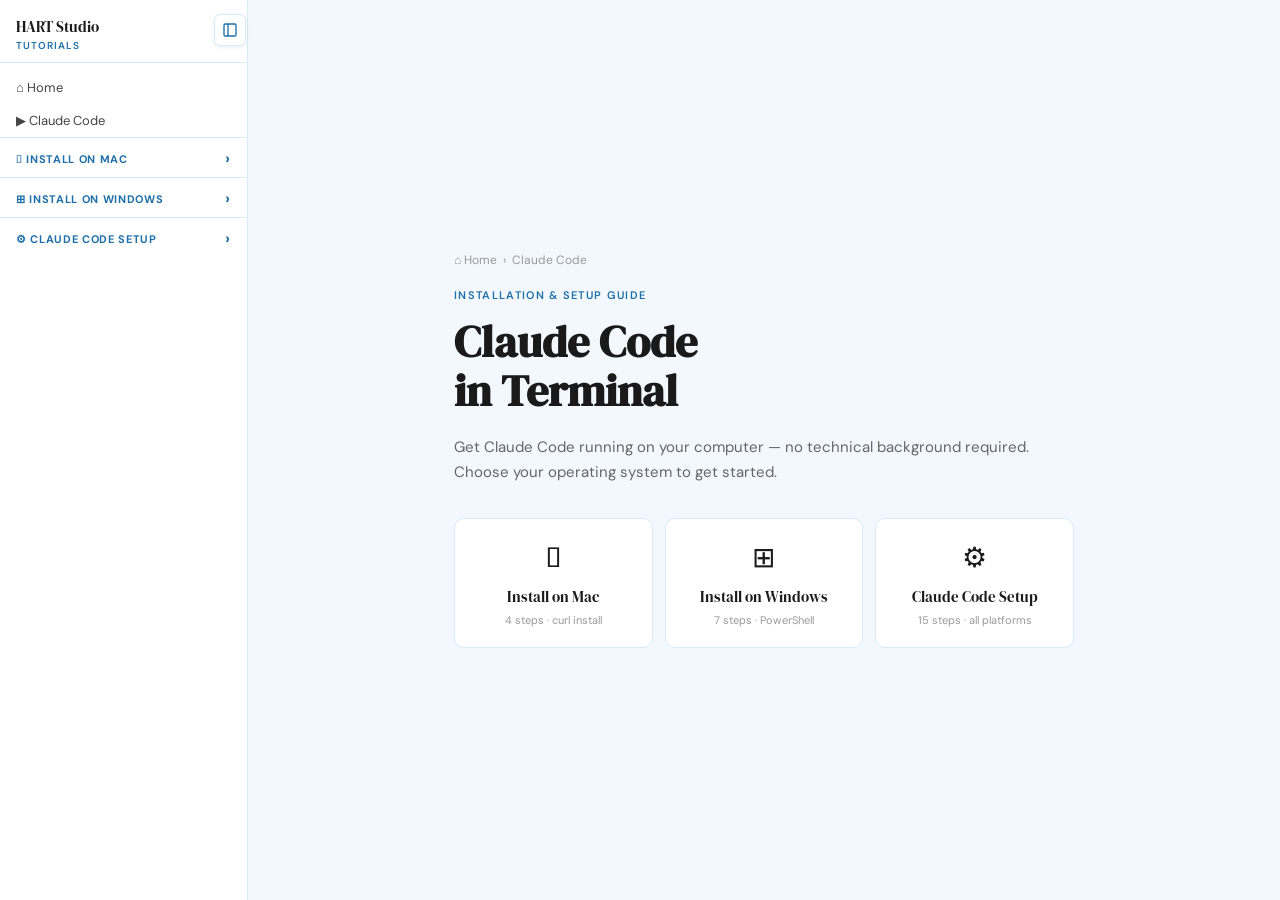
==== tutorials/claude-code-install/index.html @ 539cd87e "Restructure into multi-tutorial site with shared assets - Extract CSS → assets/style.css, JS → asset" ====
<!DOCTYPE html>
<html lang="en">
<head>
<meta charset="UTF-8">
<meta name="viewport" content="width=device-width, initial-scale=1.0">
<title>Claude Code Installation &amp; Setup — HART Studio Tutorials</title>
<link href="https://fonts.googleapis.com/css2?family=DM+Serif+Display&family=DM+Sans:wght@400;600&display=swap" rel="stylesheet">
<link rel="stylesheet" href="../../assets/style.css">
</head>
<body>
<button class="toggle-btn open" onclick="toggleSidebar()"><svg viewBox="0 0 24 24" fill="none" stroke="currentColor" stroke-width="2"><rect x="3" y="3" width="18" height="18" rx="2"/><line x1="9" y1="3" x2="9" y2="21"/></svg></button>
<nav class="sidebar">
  <div class="sidebar-header">
    <div class="sidebar-brand">HART Studio</div>
    <div class="sidebar-sub">Tutorials</div>
  </div>
  <ul class="toc-list"><li class="toc-home" onclick="window.location.href='../../'">&#8962; Home</li><li class="toc-hub" onclick="showSlide('hub')">&#9654; Claude Code</li><li class="toc-section" id="sec-mac" onclick="toggleSection('mac')">
          <span class="toc-section-label">&#63743; Install on Mac</span>
          <span class="toc-chevron" id="chev-mac">&#8250;</span>
        </li>
        <ul class="toc-sub-list" id="sub-mac"><li class="toc-sub-item" id="toc-mac-1" onclick="showSlide('mac-1')"><span class="toc-sub-num">1</span><span class="toc-sub-label">Open Terminal</span></li><li class="toc-sub-item" id="toc-mac-2" onclick="showSlide('mac-2')"><span class="toc-sub-num">2</span><span class="toc-sub-label">Run the install command</span></li><li class="toc-sub-item" id="toc-mac-3" onclick="showSlide('mac-3')"><span class="toc-sub-num">3</span><span class="toc-sub-label">Confirm the install</span></li><li class="toc-sub-item" id="toc-mac-4" onclick="showSlide('mac-4')"><span class="toc-sub-num">4</span><span class="toc-sub-label">Fix the PATH (if needed)</span></li></ul><li class="toc-section" id="sec-win" onclick="toggleSection('win')">
          <span class="toc-section-label">&#x229E; Install on Windows</span>
          <span class="toc-chevron" id="chev-win">&#8250;</span>
        </li>
        <ul class="toc-sub-list" id="sub-win"><li class="toc-sub-item" id="toc-win-1" onclick="showSlide('win-1')"><span class="toc-sub-num">1</span><span class="toc-sub-label">Open PowerShell</span></li><li class="toc-sub-item" id="toc-win-2" onclick="showSlide('win-2')"><span class="toc-sub-num">2</span><span class="toc-sub-label">Run the install command</span></li><li class="toc-sub-item" id="toc-win-3" onclick="showSlide('win-3')"><span class="toc-sub-num">3</span><span class="toc-sub-label">Confirm the install</span></li><li class="toc-sub-item" id="toc-win-4" onclick="showSlide('win-4')"><span class="toc-sub-num">4</span><span class="toc-sub-label">Check if claude works</span></li><li class="toc-sub-item" id="toc-win-5" onclick="showSlide('win-5')"><span class="toc-sub-num">5</span><span class="toc-sub-label">Open PowerShell as Administrator</span></li><li class="toc-sub-item" id="toc-win-6" onclick="showSlide('win-6')"><span class="toc-sub-num">6</span><span class="toc-sub-label">Fix the PATH</span></li><li class="toc-sub-item" id="toc-win-7" onclick="showSlide('win-7')"><span class="toc-sub-num">7</span><span class="toc-sub-label">Confirm the PATH fix</span></li></ul><li class="toc-section" id="sec-setup" onclick="toggleSection('setup')">
          <span class="toc-section-label">&#9881; Claude Code Setup</span>
          <span class="toc-chevron" id="chev-setup">&#8250;</span>
        </li>
        <ul class="toc-sub-list" id="sub-setup"><li class="toc-sub-item" id="toc-setup-1" onclick="showSlide('setup-1')"><span class="toc-sub-num">1</span><span class="toc-sub-label">Launch Claude Code</span></li><li class="toc-sub-item" id="toc-setup-2" onclick="showSlide('setup-2')"><span class="toc-sub-num">2</span><span class="toc-sub-label">Authorize in your browser</span></li><li class="toc-sub-item" id="toc-setup-3" onclick="showSlide('setup-3')"><span class="toc-sub-num">3</span><span class="toc-sub-label">Allow network access</span></li><li class="toc-sub-item" id="toc-setup-4" onclick="showSlide('setup-4')"><span class="toc-sub-num">4</span><span class="toc-sub-label">Login confirmed in browser</span></li><li class="toc-sub-item" id="toc-setup-5" onclick="showSlide('setup-5')"><span class="toc-sub-num">5</span><span class="toc-sub-label">Login confirmed in terminal</span></li><li class="toc-sub-item" id="toc-setup-6" onclick="showSlide('setup-6')"><span class="toc-sub-num">6</span><span class="toc-sub-label">Read the security notes</span></li><li class="toc-sub-item" id="toc-setup-7" onclick="showSlide('setup-7')"><span class="toc-sub-num">7</span><span class="toc-sub-label">Choose your theme</span></li><li class="toc-sub-item" id="toc-setup-8" onclick="showSlide('setup-8')"><span class="toc-sub-num">8</span><span class="toc-sub-label">Light mode option</span></li><li class="toc-sub-item" id="toc-setup-9" onclick="showSlide('setup-9')"><span class="toc-sub-num">9</span><span class="toc-sub-label">Terminal setup</span></li><li class="toc-sub-item" id="toc-setup-10" onclick="showSlide('setup-10')"><span class="toc-sub-num">10</span><span class="toc-sub-label">Trust this folder</span></li><li class="toc-sub-item" id="toc-setup-11" onclick="showSlide('setup-11')"><span class="toc-sub-num">11</span><span class="toc-sub-label">Fullscreen renderer</span></li><li class="toc-sub-item" id="toc-setup-12" onclick="showSlide('setup-12')"><span class="toc-sub-num">12</span><span class="toc-sub-label">Permission popups</span></li><li class="toc-sub-item" id="toc-setup-13" onclick="showSlide('setup-13')"><span class="toc-sub-num">13</span><span class="toc-sub-label">The main interface</span></li><li class="toc-sub-item" id="toc-setup-14" onclick="showSlide('setup-14')"><span class="toc-sub-num">14</span><span class="toc-sub-label">Claude is thinking</span></li><li class="toc-sub-item" id="toc-setup-15" onclick="showSlide('setup-15')"><span class="toc-sub-num">15</span><span class="toc-sub-label">Claude responds — you are ready!</span></li></ul></ul>
</nav>
<div class="main">
<div class="slide active" id="slide-hub">
  <div class="title-slide">
    <div class="breadcrumb" onclick="window.location.href='../../'">&#8962; Home &nbsp;&#8250;&nbsp; Claude Code</div>
    <div class="title-eyebrow">Installation &amp; Setup Guide</div>
    <h1 class="title-h1">Claude Code<br>in Terminal</h1>
    <p class="title-sub">Get Claude Code running on your computer — no technical background required. Choose your operating system to get started.</p>
    <div class="hub-btns">
      <div class="hub-btn" onclick="showSlide('mac-1')">
        <div class="hub-btn-icon">&#63743;</div>
        <div class="hub-btn-title">Install on Mac</div>
        <div class="hub-btn-sub">4 steps · curl install</div>
      </div>
      <div class="hub-btn" onclick="showSlide('win-1')">
        <div class="hub-btn-icon">&#x229E;</div>
        <div class="hub-btn-title">Install on Windows</div>
        <div class="hub-btn-sub">7 steps · PowerShell</div>
      </div>
      <div class="hub-btn" onclick="showSlide('setup-1')">
        <div class="hub-btn-icon">&#9881;</div>
        <div class="hub-btn-title">Claude Code Setup</div>
        <div class="hub-btn-sub">15 steps · all platforms</div>
      </div>
    </div>
  </div>
</div><div class="slide" id="slide-mac-1">
  <div class="eyebrow">&#63743; Install on Mac &nbsp;·&nbsp; Step 1 of 4</div>
  <h2>Open Terminal</h2>
  <hr>
  <img class="screenshot" src="../../assets/images/mac-1.png" alt=""><p>Press <strong>&#8984; + Space</strong> to open Spotlight, type <em>Terminal</em>, and press Enter. It appears at the top of results with a black icon.</p><div class="callout">If you see iTerm in the list, that also works — it is just an alternative Terminal app.</div>
  
  <div class="nav"><button class="ghost" onclick="showSlide('hub')">&#8592; Back</button><button class="primary" onclick="showSlide('mac-2')">Next &#8594;</button><span class="progress">1 / 4</span></div>
</div><div class="slide" id="slide-mac-2">
  <div class="eyebrow">&#63743; Install on Mac &nbsp;·&nbsp; Step 2 of 4</div>
  <h2>Run the install command</h2>
  <hr>
  <img class="screenshot" src="../../assets/images/mac-2.png" alt=""><p>Copy and paste the command below into Terminal and press <strong>Enter</strong>. This downloads and installs Claude Code in one step.</p><div class="copy-block"><code>curl -fsSL https://claude.ai/install.sh | bash</code><button class="copy-btn" onclick="copyText(this,`curl -fsSL https://claude.ai/install.sh | bash`)">Copy</button></div><div class="callout">Think of this like clicking Download on a website, except through Terminal instead of a browser.</div>
  
  <div class="nav"><button class="ghost" onclick="showSlide('mac-1')">&#8592; Back</button><button class="primary" onclick="showSlide('mac-3')">Next &#8594;</button><span class="progress">2 / 4</span></div>
</div><div class="slide" id="slide-mac-3">
  <div class="eyebrow">&#63743; Install on Mac &nbsp;·&nbsp; Step 3 of 4</div>
  <h2>Confirm the install</h2>
  <hr>
  <img class="screenshot" src="../../assets/images/mac-3.png" alt=""><p>You will see <strong>Claude Code successfully installed!</strong> in green. You may also see a yellow PATH warning — if so, go to the next step.</p><div class="callout">If you did not see the warning, skip the next step. You are already good.</div>
  
  <div class="nav"><button class="ghost" onclick="showSlide('mac-2')">&#8592; Back</button><button class="primary" onclick="showSlide('mac-4')">Next &#8594;</button><span class="progress">3 / 4</span></div>
</div><div class="slide" id="slide-mac-4">
  <div class="eyebrow">&#63743; Install on Mac &nbsp;·&nbsp; Step 4 of 4</div>
  <h2>Fix the PATH (if needed)</h2>
  <hr>
  <img class="screenshot" src="../../assets/images/mac-4.png" alt=""><p>If you saw the PATH warning, paste this command into Terminal and press Enter. It runs silently — no output means it worked.</p><div class="copy-block"><code>echo 'export PATH=&quot;$HOME/.local/bin:$PATH&quot;' >> ~/.zshrc &amp;&amp; source ~/.zshrc</code><button class="copy-btn" onclick="copyText(this,`echo \'export PATH="$HOME/.local/bin:$PATH"\' >> ~/.zshrc && source ~/.zshrc`)">Copy</button></div><div class="callout">After running that, open a new Terminal window before continuing.</div>
  <div class="section-btns"><button class="section-btn" onclick="showSlide('win-1')">&#x229E; Windows Install</button><button class="section-btn" onclick="showSlide('setup-1')">&#9881; Claude Code Setup</button></div>
  <div class="nav"><button class="ghost" onclick="showSlide('mac-3')">&#8592; Back</button><span class="progress">4 / 4</span></div>
</div><div class="slide" id="slide-win-1">
  <div class="eyebrow">&#x229E; Install on Windows &nbsp;·&nbsp; Step 1 of 7</div>
  <h2>Open PowerShell</h2>
  <hr>
  <div class="win-start-search">
  <div class="win-search-bar">&#128269;&nbsp; powershell</div>
  <div class="win-search-results">
    <div class="win-search-header">Best match</div>
    <div class="win-search-item">
      <div class="win-search-icon">&#x1F5A5;</div>
      <div><div class="win-search-name">Windows PowerShell</div><div class="win-search-sub">App</div></div>
      <div class="win-search-actions">
        <div class="win-action-item">Open</div>
        <div class="win-action-item">Run as administrator</div>
      </div>
    </div>
  </div>
</div><p>Press the <strong>Windows key</strong>, type <em>PowerShell</em>, and press Enter to open a regular PowerShell window. You do not need to run as Administrator yet.</p><div class="callout">You will see a "Run as administrator" option if you right-click — ignore it for now. You only need it later if you hit a PATH error.</div>
  
  <div class="nav"><button class="ghost" onclick="showSlide('hub')">&#8592; Back</button><button class="primary" onclick="showSlide('win-2')">Next &#8594;</button><span class="progress">1 / 7</span></div>
</div><div class="slide" id="slide-win-2">
  <div class="eyebrow">&#x229E; Install on Windows &nbsp;·&nbsp; Step 2 of 7</div>
  <h2>Run the install command</h2>
  <hr>
  <div class="win-terminal"><div class="win-titlebar"><span class="win-title">Windows PowerShell</span><span class="win-controls">&#9472; &#9633; &#10005;</span></div><div class="win-body"><div style="color:#fff"><span style="color:#5fd5f9">PS</span> <span style="color:#fff">C:\Users\YourName&gt;</span> <span style="color:#fff">curl -fsSL https://claude.ai/install.cmd -o install.cmd && install.cmd</span></div><div style="color:#fff">&nbsp;</div><div style="color:#ccc">Setting up Claude Code...</div><div style="color:#fff">&nbsp;</div><div style="color:#4ec94e">&#10003; Claude Code successfully installed!</div><div style="color:#fff">&nbsp;</div><div style="color:#ccc">Version: <span style="color:#f97316">2.1.177</span></div><div style="color:#fff">&nbsp;</div><div style="color:#fff">&#9651; <span style="color:#f97316">Setup notes:</span></div><div style="color:#ccc">&nbsp;&nbsp;&#8226; C:\Users\YourName\.local\bin is not in your PATH.</div><div style="color:#ccc">&nbsp;&nbsp;&nbsp;&nbsp;Add it via: System Properties &#8594; Environment Variables &#8594; Edit User PATH</div><div style="color:#fff">&nbsp;</div><div style="color:#ccc">&#9989; Installation complete!</div><div style="color:#fff"><span style="color:#5fd5f9">PS</span> <span style="color:#fff">C:\Users\YourName&gt;</span> <span style="color:#fff"></span></div></div></div><p>Copy and paste the command below into PowerShell and press <strong>Enter</strong>.</p><div class="copy-block"><code>curl -fsSL https://claude.ai/install.cmd -o install.cmd &amp;&amp; install.cmd</code><button class="copy-btn" onclick="copyText(this,`curl -fsSL https://claude.ai/install.cmd -o install.cmd && install.cmd`)">Copy</button></div><div class="callout">Think of this like clicking Download on a website, except through PowerShell instead of a browser.</div>
  
  <div class="nav"><button class="ghost" onclick="showSlide('win-1')">&#8592; Back</button><button class="primary" onclick="showSlide('win-3')">Next &#8594;</button><span class="progress">2 / 7</span></div>
</div><div class="slide" id="slide-win-3">
  <div class="eyebrow">&#x229E; Install on Windows &nbsp;·&nbsp; Step 3 of 7</div>
  <h2>Confirm the install</h2>
  <hr>
  <div class="win-terminal"><div class="win-titlebar"><span class="win-title">Windows PowerShell</span><span class="win-controls">&#9472; &#9633; &#10005;</span></div><div class="win-body"><div style="color:#fff"><span style="color:#5fd5f9">PS</span> <span style="color:#fff">C:\Users\YourName&gt;</span> <span style="color:#fff">curl -fsSL https://claude.ai/install.cmd -o install.cmd && install.cmd</span></div><div style="color:#fff">&nbsp;</div><div style="color:#ccc">Setting up Claude Code...</div><div style="color:#fff">&nbsp;</div><div style="color:#4ec94e">&#10003; Claude Code successfully installed!</div><div style="color:#fff">&nbsp;</div><div style="color:#ccc">Version: <span style="color:#f97316">2.1.177</span></div><div style="color:#fff">&nbsp;</div><div style="color:#fff">&#9651; <span style="color:#f97316">Setup notes:</span></div><div style="color:#ccc">&nbsp;&nbsp;&#8226; C:\Users\YourName\.local\bin is not in your PATH.</div><div style="color:#ccc">&nbsp;&nbsp;&nbsp;&nbsp;Add it via: System Properties &#8594; Environment Variables &#8594; Edit User PATH</div><div style="color:#fff">&nbsp;</div><div style="color:#ccc">&#9989; Installation complete!</div><div style="color:#fff"><span style="color:#5fd5f9">PS</span> <span style="color:#fff">C:\Users\YourName&gt;</span> <span style="color:#fff"></span></div></div></div><p>You will see <strong>Claude Code successfully installed!</strong> You may also see a PATH warning — if so, continue to the next step.</p><div class="callout">The PATH error is very common on Windows. The next slides walk you through the fix.</div>
  
  <div class="nav"><button class="ghost" onclick="showSlide('win-2')">&#8592; Back</button><button class="primary" onclick="showSlide('win-4')">Next &#8594;</button><span class="progress">3 / 7</span></div>
</div><div class="slide" id="slide-win-4">
  <div class="eyebrow">&#x229E; Install on Windows &nbsp;·&nbsp; Step 4 of 7</div>
  <h2>Check if claude works</h2>
  <hr>
  <div class="win-terminal"><div class="win-titlebar"><span class="win-title">Windows PowerShell</span><span class="win-controls">&#9472; &#9633; &#10005;</span></div><div class="win-body"><div style="color:#fff"><span style="color:#5fd5f9">PS</span> <span style="color:#fff">C:\Users\YourName&gt;</span> <span style="color:#fff">claude</span></div><div style="color:#fff">&nbsp;</div><div style="color:#f87171">claude : The term 'claude' is not recognized as the name of a cmdlet,</div><div style="color:#f87171">function, script file, or operable program.</div><div style="color:#f97316">At line:1 char:1</div><div style="color:#f97316">+ claude</div><div style="color:#fff"><span style="color:#5fd5f9">PS</span> <span style="color:#fff">C:\Users\YourName&gt;</span> <span style="color:#fff"></span></div></div></div><p>Open a new PowerShell window and type <code class="inline">claude</code>. If you see an error like this, your PATH is not set yet and needs to be fixed. Continue to the next step.</p><div class="callout">If claude launched successfully, skip ahead to the Claude Code Setup section.</div>
  
  <div class="nav"><button class="ghost" onclick="showSlide('win-3')">&#8592; Back</button><button class="primary" onclick="showSlide('win-5')">Next &#8594;</button><span class="progress">4 / 7</span></div>
</div><div class="slide" id="slide-win-5">
  <div class="eyebrow">&#x229E; Install on Windows &nbsp;·&nbsp; Step 5 of 7</div>
  <h2>Open PowerShell as Administrator</h2>
  <hr>
  <div class="win-terminal"><div class="win-titlebar"><span class="win-title">Windows PowerShell (Administrator)</span><span class="win-controls">&#9472; &#9633; &#10005;</span></div><div class="win-body"><div style="color:#5fd5f9">Windows PowerShell</div><div style="color:#aaa">Copyright (C) Microsoft Corporation. All rights reserved.</div><div style="color:#fff">&nbsp;</div><div style="color:#fff"><span style="color:#5fd5f9">PS</span> <span style="color:#fff">C:\Users\YourName&gt;</span> <span style="color:#fff">[Environment]::SetEnvironmentVariable('Path', $env:Path + ';C:\Users\YourName\.local\bin', 'User')</span></div><div style="color:#fff">&nbsp;</div><div style="color:#fff"><span style="color:#5fd5f9">PS</span> <span style="color:#fff">C:\Users\YourName&gt;</span> <span style="color:#fff"></span></div></div></div><p>Open PowerShell as Administrator: press the Windows key, type <em>PowerShell</em>, then <strong>right-click</strong> and choose <strong>Run as administrator</strong>. Click Yes when Windows asks for permission.</p><div class="callout">This elevated window is only needed to fix the PATH. Once done you will close it and never need it again for Claude Code.</div>
  
  <div class="nav"><button class="ghost" onclick="showSlide('win-4')">&#8592; Back</button><button class="primary" onclick="showSlide('win-6')">Next &#8594;</button><span class="progress">5 / 7</span></div>
</div><div class="slide" id="slide-win-6">
  <div class="eyebrow">&#x229E; Install on Windows &nbsp;·&nbsp; Step 6 of 7</div>
  <h2>Fix the PATH</h2>
  <hr>
  <div class="win-terminal"><div class="win-titlebar"><span class="win-title">Windows PowerShell (Administrator)</span><span class="win-controls">&#9472; &#9633; &#10005;</span></div><div class="win-body"><div style="color:#5fd5f9">Windows PowerShell</div><div style="color:#aaa">Copyright (C) Microsoft Corporation. All rights reserved.</div><div style="color:#fff">&nbsp;</div><div style="color:#fff"><span style="color:#5fd5f9">PS</span> <span style="color:#fff">C:\Users\YourName&gt;</span> <span style="color:#fff">[Environment]::SetEnvironmentVariable('Path', $env:Path + ';C:\Users\YourName\.local\bin', 'User')</span></div><div style="color:#fff">&nbsp;</div><div style="color:#fff"><span style="color:#5fd5f9">PS</span> <span style="color:#fff">C:\Users\YourName&gt;</span> <span style="color:#fff"></span></div></div></div><p>In the Administrator PowerShell, paste this command and press Enter. Replace <strong>YourName</strong> with your actual Windows username.</p><div class="copy-block"><code>[Environment]::SetEnvironmentVariable('Path', $env:Path + ';C:\Users\YourName\.local\bin', 'User')</code><button class="copy-btn" onclick="copyText(this,`[Environment]::SetEnvironmentVariable(\'Path\', $env:Path + \';C:\\Users\\YourName\\.local\\bin\', \'User\')`)">Copy</button></div><div class="callout">It runs silently — no output means it worked. Close this Administrator window when done, then open a regular PowerShell to continue.</div>
  
  <div class="nav"><button class="ghost" onclick="showSlide('win-5')">&#8592; Back</button><button class="primary" onclick="showSlide('win-7')">Next &#8594;</button><span class="progress">6 / 7</span></div>
</div><div class="slide" id="slide-win-7">
  <div class="eyebrow">&#x229E; Install on Windows &nbsp;·&nbsp; Step 7 of 7</div>
  <h2>Confirm the PATH fix</h2>
  <hr>
  <div class="win-dialog">
  <div class="win-dialog-title">Environment Variables</div>
  <div class="win-dialog-body">
    <div class="win-section-label">User variables for YourName</div>
    <div class="win-listbox">
      <div class="win-listitem">OneDrive &nbsp;&nbsp; C:\Users\YourName\OneDrive</div>
      <div class="win-listitem selected">PATH &nbsp;&nbsp;&nbsp;&nbsp;&nbsp;&nbsp; ...;C:\Users\YourName\.local\bin &#9998;</div>
      <div class="win-listitem">TEMP &nbsp;&nbsp;&nbsp;&nbsp;&nbsp;&nbsp; C:\Users\YourName\AppData\Local\Temp</div>
    </div>
    <div class="win-btn-row"><div class="win-btn">New</div><div class="win-btn win-btn-primary">Edit</div><div class="win-btn">Delete</div></div>
    <div class="win-btn-row" style="margin-top:14px;justify-content:flex-end"><div class="win-btn win-btn-primary">OK</div><div class="win-btn">Cancel</div></div>
  </div>
</div><p>If you want to verify it worked, search for <em>Environment Variables</em> in the Start menu, open it, and look for your PATH entry under User variables. You should see the <code class="inline">.local\bin</code> path added at the end.</p><div class="callout">You can also just open a new regular PowerShell and type claude — if it launches, you are good.</div>
  <div class="section-btns"><button class="section-btn" onclick="showSlide('mac-1')">&#63743; Mac Install</button><button class="section-btn" onclick="showSlide('setup-1')">&#9881; Claude Code Setup</button></div>
  <div class="nav"><button class="ghost" onclick="showSlide('win-6')">&#8592; Back</button><span class="progress">7 / 7</span></div>
</div><div class="slide" id="slide-setup-1">
  <div class="eyebrow">&#9881; Claude Code Setup &nbsp;·&nbsp; Step 1 of 15</div>
  <h2>Launch Claude Code</h2>
  <hr>
  <img class="screenshot" src="../../assets/images/setup-1.png" alt=""><p>Type <code class="inline">claude</code> in your terminal and press Enter. Claude Code will start and ask how you want to log in.</p><p>Choose <strong>option 1: Claude account with subscription</strong> to connect to your existing claude.ai account.</p><div class="callout">If you have a Pro, Max, Team, or Enterprise Claude subscription, option 1 is the right choice.</div>
  
  <div class="nav"><button class="ghost" onclick="showSlide('hub')">&#8592; Back</button><button class="primary" onclick="showSlide('setup-2')">Next &#8594;</button><span class="progress">1 / 15</span></div>
</div><div class="slide" id="slide-setup-2">
  <div class="eyebrow">&#9881; Claude Code Setup &nbsp;·&nbsp; Step 2 of 15</div>
  <h2>Authorize in your browser</h2>
  <hr>
  <img class="screenshot" src="../../assets/images/setup-2.png" alt=""><p>A browser window will open asking you to authorize Claude Code. This is the same kind of permission screen you see when logging in with Google. Click <strong>Authorize</strong>.</p><div class="callout">This is safe — you are just linking your existing Claude account to the terminal version.</div>
  
  <div class="nav"><button class="ghost" onclick="showSlide('setup-1')">&#8592; Back</button><button class="primary" onclick="showSlide('setup-3')">Next &#8594;</button><span class="progress">2 / 15</span></div>
</div><div class="slide" id="slide-setup-3">
  <div class="eyebrow">&#9881; Claude Code Setup &nbsp;·&nbsp; Step 3 of 15</div>
  <h2>Allow network access</h2>
  <hr>
  <img class="screenshot" src="../../assets/images/setup-3.png" alt=""><p>Your computer may show a security dialog asking if your terminal can access the network. Click <strong>Allow</strong>. Claude Code needs this to communicate with Anthropic.</p><div class="callout">On Windows this may look different but works the same way.</div>
  
  <div class="nav"><button class="ghost" onclick="showSlide('setup-2')">&#8592; Back</button><button class="primary" onclick="showSlide('setup-4')">Next &#8594;</button><span class="progress">3 / 15</span></div>
</div><div class="slide" id="slide-setup-4">
  <div class="eyebrow">&#9881; Claude Code Setup &nbsp;·&nbsp; Step 4 of 15</div>
  <h2>Login confirmed in browser</h2>
  <hr>
  <img class="screenshot" src="../../assets/images/setup-4.png" alt=""><p>You will see this page in your browser. It means the login worked. Close that tab and go back to your terminal.</p>
  
  <div class="nav"><button class="ghost" onclick="showSlide('setup-3')">&#8592; Back</button><button class="primary" onclick="showSlide('setup-5')">Next &#8594;</button><span class="progress">4 / 15</span></div>
</div><div class="slide" id="slide-setup-5">
  <div class="eyebrow">&#9881; Claude Code Setup &nbsp;·&nbsp; Step 5 of 15</div>
  <h2>Login confirmed in terminal</h2>
  <hr>
  <img class="screenshot" src="../../assets/images/setup-5.png" alt=""><p>Back in your terminal, you will see your email address with <strong>Login successful.</strong> Press <strong>Enter</strong> to continue.</p>
  
  <div class="nav"><button class="ghost" onclick="showSlide('setup-4')">&#8592; Back</button><button class="primary" onclick="showSlide('setup-6')">Next &#8594;</button><span class="progress">5 / 15</span></div>
</div><div class="slide" id="slide-setup-6">
  <div class="eyebrow">&#9881; Claude Code Setup &nbsp;·&nbsp; Step 6 of 15</div>
  <h2>Read the security notes</h2>
  <hr>
  <img class="screenshot" src="../../assets/images/setup-6.png" alt=""><p>Claude Code shows two reminders:</p><p><strong>1. Claude can make mistakes.</strong> Always review what it does, especially when it touches files.</p><p><strong>2. Only use it with code you trust.</strong> Do not point it at unknown files from the internet.</p><p>Press <strong>Enter</strong> to continue.</p><div class="callout">Worth reading once and keeping in mind.</div>
  
  <div class="nav"><button class="ghost" onclick="showSlide('setup-5')">&#8592; Back</button><button class="primary" onclick="showSlide('setup-7')">Next &#8594;</button><span class="progress">6 / 15</span></div>
</div><div class="slide" id="slide-setup-7">
  <div class="eyebrow">&#9881; Claude Code Setup &nbsp;·&nbsp; Step 7 of 15</div>
  <h2>Choose your theme</h2>
  <hr>
  <img class="screenshot" src="../../assets/images/setup-7.png" alt=""><p>Claude Code asks you to pick a visual theme. Use your <strong>arrow keys</strong> to scroll — the preview at the bottom updates as you go.</p><p>If your terminal has a dark background, choose <strong>Dark mode</strong>. If it is white or light gray, see the next slide.</p><div class="callout">You can change your theme any time by typing /theme inside Claude Code.</div>
  
  <div class="nav"><button class="ghost" onclick="showSlide('setup-6')">&#8592; Back</button><button class="primary" onclick="showSlide('setup-8')">Next &#8594;</button><span class="progress">7 / 15</span></div>
</div><div class="slide" id="slide-setup-8">
  <div class="eyebrow">&#9881; Claude Code Setup &nbsp;·&nbsp; Step 8 of 15</div>
  <h2>Light mode option</h2>
  <hr>
  <img class="screenshot" src="../../assets/images/setup-8.png" alt=""><p>Here is Light mode — easier to read on a white or light terminal background. Pick whichever looks clearest and press Enter.</p><div class="callout">Dark mode = Monokai Extended. Light mode = GitHub syntax.</div>
  
  <div class="nav"><button class="ghost" onclick="showSlide('setup-7')">&#8592; Back</button><button class="primary" onclick="showSlide('setup-9')">Next &#8594;</button><span class="progress">8 / 15</span></div>
</div><div class="slide" id="slide-setup-9">
  <div class="eyebrow">&#9881; Claude Code Setup &nbsp;·&nbsp; Step 9 of 15</div>
  <h2>Terminal setup</h2>
  <hr>
  <img class="screenshot" src="../../assets/images/setup-9.png" alt=""><p>Claude Code asks if you want recommended terminal settings. This enables <strong>Option+Enter for newlines</strong> and a visual bell. Choose <strong>Yes, use recommended settings</strong>.</p><div class="callout">You can undo later with /terminal-setup.</div>
  
  <div class="nav"><button class="ghost" onclick="showSlide('setup-8')">&#8592; Back</button><button class="primary" onclick="showSlide('setup-10')">Next &#8594;</button><span class="progress">9 / 15</span></div>
</div><div class="slide" id="slide-setup-10">
  <div class="eyebrow">&#9881; Claude Code Setup &nbsp;·&nbsp; Step 10 of 15</div>
  <h2>Trust this folder</h2>
  <hr>
  <img class="screenshot" src="../../assets/images/setup-10.png" alt=""><p>Claude Code asks if you trust the folder it is accessing. Since you are in your own home folder, choose <strong>Yes, I trust this folder</strong> and press Enter.</p><div class="callout">If you ever launch Claude Code in an unfamiliar folder, it is fine to say No and exit.</div>
  
  <div class="nav"><button class="ghost" onclick="showSlide('setup-9')">&#8592; Back</button><button class="primary" onclick="showSlide('setup-11')">Next &#8594;</button><span class="progress">10 / 15</span></div>
</div><div class="slide" id="slide-setup-11">
  <div class="eyebrow">&#9881; Claude Code Setup &nbsp;·&nbsp; Step 11 of 15</div>
  <h2>Fullscreen renderer</h2>
  <hr>
  <img class="screenshot" src="../../assets/images/setup-11.png" alt=""><p>Claude Code may ask if you want to try the new fullscreen renderer — smoother output, mouse support, and text auto-copies when selected. Choose <strong>Yes, try it</strong>.</p><div class="callout">After this you will see the main Claude Code dashboard.</div>
  
  <div class="nav"><button class="ghost" onclick="showSlide('setup-10')">&#8592; Back</button><button class="primary" onclick="showSlide('setup-12')">Next &#8594;</button><span class="progress">11 / 15</span></div>
</div><div class="slide" id="slide-setup-12">
  <div class="eyebrow">&#9881; Claude Code Setup &nbsp;·&nbsp; Step 12 of 15</div>
  <h2>Permission popups</h2>
  <hr>
  <img class="screenshot" src="../../assets/images/setup-12-1.png" alt=""><p>Your computer may show permission dialogs asking Claude Code to access different folders. Click <strong>Allow</strong> for anything you want it to work with. It is fine to click <strong>Don't Allow</strong> for anything you want to keep off-limits.</p><div class="callout">Photos has three options — unless you plan to work with your photo library, Don't Allow is fine.</div><div class="img-grid"><img class="grid-img" src="../../assets/images/setup-12-2.png" alt=""><img class="grid-img" src="../../assets/images/setup-12-3.png" alt=""><img class="grid-img" src="../../assets/images/setup-12-4.png" alt=""><img class="grid-img" src="../../assets/images/setup-12-5.png" alt=""></div>
  
  <div class="nav"><button class="ghost" onclick="showSlide('setup-11')">&#8592; Back</button><button class="primary" onclick="showSlide('setup-13')">Next &#8594;</button><span class="progress">12 / 15</span></div>
</div><div class="slide" id="slide-setup-13">
  <div class="eyebrow">&#9881; Claude Code Setup &nbsp;·&nbsp; Step 13 of 15</div>
  <h2>The main interface</h2>
  <hr>
  <img class="screenshot" src="../../assets/images/setup-13.png" alt=""><p>You will land on the Claude Code home screen with your account info and a prompt at the bottom. The prompt is where you type. Try saying hi.</p><div class="callout">The left panel shows your account. The right panel shows tips and release notes.</div>
  
  <div class="nav"><button class="ghost" onclick="showSlide('setup-12')">&#8592; Back</button><button class="primary" onclick="showSlide('setup-14')">Next &#8594;</button><span class="progress">13 / 15</span></div>
</div><div class="slide" id="slide-setup-14">
  <div class="eyebrow">&#9881; Claude Code Setup &nbsp;·&nbsp; Step 14 of 15</div>
  <h2>Claude is thinking</h2>
  <hr>
  <img class="screenshot" src="../../assets/images/setup-14.png" alt=""><p>After you send a message, you will see <strong>Thinking...</strong> while Claude processes. Press <strong>Esc</strong> at any time to stop.</p>
  
  <div class="nav"><button class="ghost" onclick="showSlide('setup-13')">&#8592; Back</button><button class="primary" onclick="showSlide('setup-15')">Next &#8594;</button><span class="progress">14 / 15</span></div>
</div><div class="slide" id="slide-setup-15">
  <div class="eyebrow">&#9881; Claude Code Setup &nbsp;·&nbsp; Step 15 of 15</div>
  <h2>Claude responds — you are ready!</h2>
  <hr>
  <img class="screenshot" src="../../assets/images/setup-15.png" alt=""><p>Claude responds right in your terminal. You are now fully set up.</p><p>From here you can ask it to help with files, write or review code, explain things, or work through any project.</p><div class="callout">Type ? to see available shortcuts, or just start asking Claude what you need.</div>
  <div class="section-btns"><button class="section-btn" onclick="showSlide('mac-1')">&#63743; Mac Install</button><button class="section-btn" onclick="showSlide('win-1')">&#x229E; Windows Install</button></div>
  <div class="nav"><button class="ghost" onclick="showSlide('setup-14')">&#8592; Back</button><span class="progress">15 / 15</span></div>
</div>
</div>
<script src="../../assets/app.js"></script>
</body>
</html>
---- assets/style.css ----
* { box-sizing: border-box; margin: 0; padding: 0; }
body { font-family: 'DM Sans', sans-serif; background: #F2F8FD; color: #1A1A1A; min-height: 100vh; display: flex; }

/* ── Sidebar ── */
.sidebar { width: 248px; flex-shrink: 0; background: #fff; border-right: 1px solid #D8ECF8; height: 100vh; overflow-y: auto; position: sticky; top: 0; transition: width 0.2s ease, opacity 0.2s ease; }
.sidebar.hidden { width: 0; opacity: 0; overflow: hidden; border-right: none; }
.sidebar-header { padding: 16px 16px 10px; border-bottom: 1px solid #D8ECF8; }
.sidebar-brand { font-family: 'DM Serif Display', serif; font-size: 15px; color: #1A1A1A; }
.sidebar-sub { font-size: 10px; font-weight: 600; letter-spacing: 0.1em; text-transform: uppercase; color: #1F6FA8; margin-top: 2px; }
.toc-list { list-style: none; padding: 8px 0; }
.toc-home, .toc-hub { padding: 8px 16px; font-size: 13px; color: #444; cursor: pointer; display: flex; align-items: center; gap: 8px; }
.toc-home:hover, .toc-hub:hover { background: #F2F8FD; color: #1F6FA8; }
.toc-section { padding: 10px 16px 8px; font-size: 11px; font-weight: 700; color: #1F6FA8; letter-spacing: 0.06em; text-transform: uppercase; cursor: pointer; display: flex; align-items: center; justify-content: space-between; border-top: 1px solid #D8ECF8; }
.toc-section:hover { background: #F2F8FD; }
.toc-chevron { font-size: 16px; transition: transform 0.2s; color: #1F6FA8; }
.toc-chevron.open { transform: rotate(90deg); }
.toc-sub-list { list-style: none; display: none; }
.toc-sub-list.open { display: block; }
.toc-sub-item { display: flex; align-items: flex-start; gap: 8px; padding: 6px 16px 6px 20px; cursor: pointer; }
.toc-sub-item:hover { background: #F2F8FD; }
.toc-sub-item.active { background: #e8f3fc; }
.toc-sub-item.active .toc-sub-label { color: #1F6FA8; font-weight: 600; }
.toc-sub-num { font-size: 10px; font-weight: 600; color: #1F6FA8; background: #e8f3fc; border-radius: 50%; width: 18px; height: 18px; display: flex; align-items: center; justify-content: center; flex-shrink: 0; margin-top: 2px; }
.toc-sub-item.active .toc-sub-num { background: #1F6FA8; color: #fff; }
.toc-sub-label { font-size: 12px; color: #555; line-height: 1.4; }

/* ── Toggle btn ── */
.toggle-btn { position: fixed; top: 14px; left: 14px; z-index: 100; background: #fff; border: 1.5px solid #D8ECF8; border-radius: 6px; width: 32px; height: 32px; display: flex; align-items: center; justify-content: center; cursor: pointer; box-shadow: 0 1px 4px rgba(0,0,0,0.08); transition: left 0.2s ease; }
.toggle-btn:hover { background: #F2F8FD; border-color: #1F6FA8; }
.toggle-btn svg { width: 16px; height: 16px; color: #1F6FA8; }
.toggle-btn.open { left: 214px; }

/* ── Main ── */
.main { flex: 1; display: flex; flex-direction: column; align-items: center; justify-content: center; padding: 32px 24px; min-height: 100vh; }
.slide { display: none; max-width: 620px; width: 100%; }
.slide.active { display: block; }

/* ── Home ── */
.home-page { padding: 8px 0; }
.home-logo { font-family: 'DM Serif Display', serif; font-size: 32px; color: #1A1A1A; margin-bottom: 4px; }
.home-tagline { font-size: 12px; font-weight: 600; letter-spacing: 0.12em; text-transform: uppercase; color: #1F6FA8; margin-bottom: 40px; }
.home-grid { display: grid; grid-template-columns: repeat(auto-fill, minmax(200px, 1fr)); gap: 16px; }
.home-tile { background: #fff; border: 1.5px solid #D8ECF8; border-radius: 12px; padding: 28px 24px; cursor: pointer; transition: all 0.15s; }
.home-tile:hover { border-color: #1F6FA8; box-shadow: 0 4px 16px rgba(31,111,168,0.12); transform: translateY(-2px); }
.tile-icon { font-size: 32px; margin-bottom: 14px; }
.tile-title { font-family: 'DM Serif Display', serif; font-size: 18px; color: #1A1A1A; line-height: 1.3; margin-bottom: 8px; }
.tile-sub { font-size: 12px; color: #999; }

/* ── Hub ── */
.breadcrumb { font-size: 12px; color: #999; margin-bottom: 20px; cursor: pointer; }
.breadcrumb:hover { color: #1F6FA8; }
.title-slide { padding: 8px 0; }
.title-eyebrow { font-size: 11px; font-weight: 600; letter-spacing: 0.12em; text-transform: uppercase; color: #1F6FA8; margin-bottom: 16px; }
.title-h1 { font-family: 'DM Serif Display', serif; font-size: 44px; line-height: 1.1; color: #1A1A1A; margin-bottom: 20px; }
.title-sub { font-size: 15px; line-height: 1.7; color: #666; margin-bottom: 32px; }
.hub-btns { display: grid; grid-template-columns: 1fr 1fr 1fr; gap: 12px; }
.hub-btn { background: #fff; border: 1.5px solid #D8ECF8; border-radius: 10px; padding: 20px 16px; cursor: pointer; transition: all 0.15s; text-align: center; }
.hub-btn:hover { border-color: #1F6FA8; box-shadow: 0 4px 16px rgba(31,111,168,0.12); transform: translateY(-2px); }
.hub-btn-icon { font-size: 28px; margin-bottom: 10px; }
.hub-btn-title { font-family: 'DM Serif Display', serif; font-size: 15px; color: #1A1A1A; margin-bottom: 6px; }
.hub-btn-sub { font-size: 11px; color: #999; }

/* ── Content slides ── */
.eyebrow { font-size: 11px; font-weight: 600; letter-spacing: 0.08em; text-transform: uppercase; color: #1F6FA8; margin-bottom: 8px; }
h2 { font-family: 'DM Serif Display', serif; font-size: 26px; color: #1A1A1A; margin-bottom: 10px; }
p { font-size: 14px; line-height: 1.65; color: #666; margin-bottom: 12px; }
.screenshot { width: 100%; border-radius: 8px; border: 1px solid #D8ECF8; margin-bottom: 16px; box-shadow: 0 2px 12px rgba(31,111,168,0.08); }
.img-grid { display: grid; grid-template-columns: 1fr 1fr; gap: 8px; margin-bottom: 16px; }
.grid-img { width: 100%; border-radius: 6px; border: 1px solid #D8ECF8; }
.callout { background: #C8DEF0; border-radius: 6px; padding: 12px 16px; font-size: 13px; color: #1A1A1A; margin-bottom: 16px; line-height: 1.6; }
.copy-block { background: #1A1A1A; border-radius: 6px; padding: 14px 16px; margin-bottom: 16px; display: flex; align-items: center; gap: 12px; }
.copy-block code { font-family: 'Courier New', monospace; font-size: 12px; color: #F2F8FD; flex: 1; word-break: break-all; }
.copy-btn { background: #1F6FA8; color: #fff; border: none; border-radius: 4px; padding: 6px 12px; font-family: 'DM Sans', sans-serif; font-size: 12px; font-weight: 600; cursor: pointer; white-space: nowrap; flex-shrink: 0; }
.copy-btn:hover { background: #1a5e8f; }
.copy-btn.copied { background: #4caf50; }
hr { border: none; border-top: 1px solid #D8ECF8; margin-bottom: 16px; }
code.inline { background: #e8f3fc; padding: 2px 6px; border-radius: 3px; font-size: 13px; color: #1F6FA8; font-family: 'Courier New', monospace; }

/* ── Section jump buttons ── */
.section-btns { display: flex; gap: 10px; flex-wrap: wrap; margin-bottom: 16px; padding: 16px; background: #fff; border: 1.5px solid #D8ECF8; border-radius: 8px; }
.section-btns::before { content: 'Where to next?'; display: block; width: 100%; font-size: 11px; font-weight: 600; text-transform: uppercase; letter-spacing: 0.1em; color: #999; margin-bottom: 8px; }
.section-btn { padding: 8px 16px; border-radius: 6px; border: 1.5px solid #1F6FA8; background: #fff; color: #1F6FA8; font-family: 'DM Sans', sans-serif; font-size: 13px; font-weight: 600; cursor: pointer; }
.section-btn:hover { background: #1F6FA8; color: #fff; }

/* ── Nav ── */
.nav { display: flex; gap: 10px; align-items: center; margin-top: 8px; }
button.primary { background: #1F6FA8; color: #fff; border: none; border-radius: 6px; padding: 9px 22px; font-family: 'DM Sans', sans-serif; font-size: 13px; font-weight: 600; cursor: pointer; }
button.primary:hover { background: #1a5e8f; }
button.ghost { background: transparent; color: #1F6FA8; border: 1.5px solid #1F6FA8; border-radius: 6px; padding: 9px 22px; font-family: 'DM Sans', sans-serif; font-size: 13px; font-weight: 600; cursor: pointer; }
button.ghost:hover { background: #e8f3fc; }
.progress { font-size: 12px; color: #999; margin-left: auto; }

/* ── Windows simulations ── */
.win-terminal { background: #012456; border-radius: 8px; margin-bottom: 16px; overflow: hidden; font-family: 'Consolas','Courier New',monospace; font-size: 12px; line-height: 1.7; box-shadow: 0 2px 12px rgba(0,0,0,0.2); }
.win-titlebar { background: #1e1e1e; padding: 7px 12px; display: flex; justify-content: space-between; align-items: center; }
.win-title { color: #ccc; font-size: 12px; font-family: 'DM Sans',sans-serif; }
.win-controls { color: #888; font-size: 13px; letter-spacing: 6px; }
.win-body { padding: 12px 16px; }
.win-start-search { background: #fff; border-radius: 8px; border: 1px solid #D8ECF8; margin-bottom: 16px; overflow: hidden; box-shadow: 0 4px 20px rgba(0,0,0,0.12); font-family: 'DM Sans',sans-serif; }
.win-search-bar { background: #f3f3f3; padding: 10px 16px; font-size: 14px; color: #333; border-bottom: 1px solid #e0e0e0; }
.win-search-results { padding: 10px 0; }
.win-search-header { font-size: 11px; color: #888; padding: 4px 16px 6px; text-transform: uppercase; letter-spacing: 0.08em; }
.win-search-item { display: flex; align-items: flex-start; gap: 12px; padding: 8px 16px; background: #e8f0fe; }
.win-search-icon { font-size: 26px; flex-shrink: 0; }
.win-search-name { font-size: 14px; font-weight: 600; color: #1a1a1a; }
.win-search-sub { font-size: 12px; color: #666; }
.win-search-actions { margin-left: auto; display: flex; flex-direction: column; gap: 4px; }
.win-action-item { font-size: 12px; color: #1F6FA8; padding: 3px 10px; border-radius: 4px; white-space: nowrap; }
.win-action-item:last-child { background: #1F6FA8; color: #fff; font-weight: 600; }
.win-dialog { background: #f0f0f0; border: 1px solid #aaa; border-radius: 4px; margin-bottom: 16px; box-shadow: 4px 4px 12px rgba(0,0,0,0.2); font-family: 'DM Sans',sans-serif; }
.win-dialog-title { background: #0078d4; color: #fff; padding: 8px 14px; font-size: 13px; font-weight: 600; }
.win-dialog-body { padding: 14px; }
.win-section-label { font-size: 12px; color: #333; margin-bottom: 6px; font-weight: 600; }
.win-listbox { border: 1px solid #aaa; background: #fff; margin-bottom: 8px; }
.win-listitem { font-size: 11px; font-family: 'Courier New',monospace; padding: 4px 8px; color: #333; border-bottom: 1px solid #f0f0f0; }
.win-listitem.selected { background: #0078d4; color: #fff; }
.win-btn-row { display: flex; gap: 6px; }
.win-btn { font-size: 12px; padding: 4px 12px; border: 1px solid #aaa; border-radius: 2px; background: #e9e9e9; font-family: 'DM Sans',sans-serif; cursor: pointer; }
.win-btn-primary { background: #0078d4; color: #fff; border-color: #0078d4; }
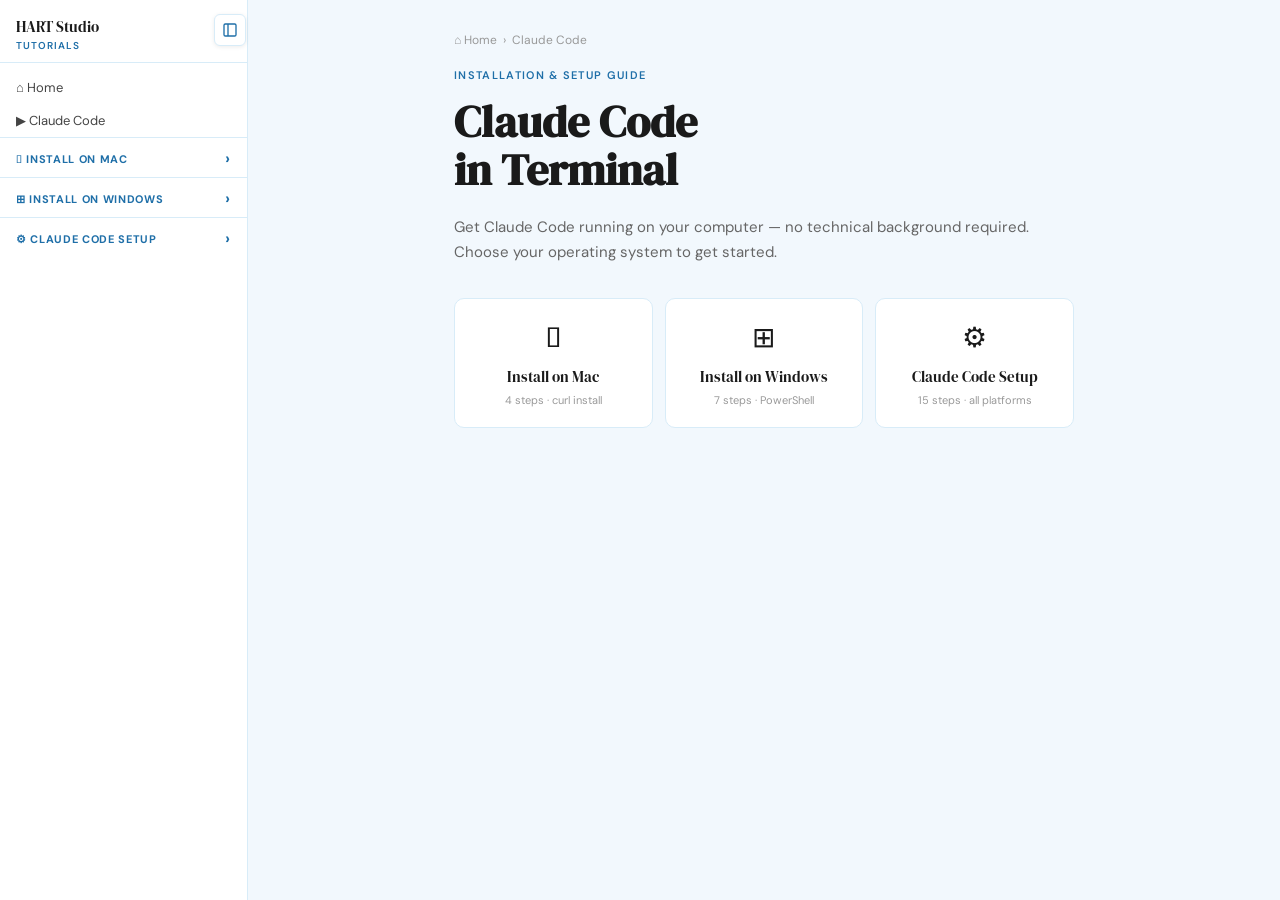
==== commit 24164451: "Add dev mode editor, fix slide defaults, viewport-fit layout, carousel - Dev mode (?dev): contentedi" ====
--- a/tutorials/claude-code-install/index.html
+++ b/tutorials/claude-code-install/index.html
@@ -1,96 +1,95 @@
 <!DOCTYPE html>
-<html lang="en">
-<head>
+<html lang="en"><head>
 <meta charset="UTF-8">
 <meta name="viewport" content="width=device-width, initial-scale=1.0">
 <title>Claude Code Installation &amp; Setup — HART Studio Tutorials</title>
-<link href="https://fonts.googleapis.com/css2?family=DM+Serif+Display&family=DM+Sans:wght@400;600&display=swap" rel="stylesheet">
+<link href="https://fonts.googleapis.com/css2?family=DM+Serif+Display&amp;family=DM+Sans:wght@400;600&amp;display=swap" rel="stylesheet">
 <link rel="stylesheet" href="../../assets/style.css">
 </head>
-<body>
-<button class="toggle-btn open" onclick="toggleSidebar()"><svg viewBox="0 0 24 24" fill="none" stroke="currentColor" stroke-width="2"><rect x="3" y="3" width="18" height="18" rx="2"/><line x1="9" y1="3" x2="9" y2="21"/></svg></button>
+<body class="">
+<button class="toggle-btn open" onclick="toggleSidebar()"><svg viewBox="0 0 24 24" fill="none" stroke="currentColor" stroke-width="2"><rect x="3" y="3" width="18" height="18" rx="2"></rect><line x1="9" y1="3" x2="9" y2="21"></line></svg></button>
 <nav class="sidebar">
   <div class="sidebar-header">
     <div class="sidebar-brand">HART Studio</div>
     <div class="sidebar-sub">Tutorials</div>
   </div>
-  <ul class="toc-list"><li class="toc-home" onclick="window.location.href='../../'">&#8962; Home</li><li class="toc-hub" onclick="showSlide('hub')">&#9654; Claude Code</li><li class="toc-section" id="sec-mac" onclick="toggleSection('mac')">
-          <span class="toc-section-label">&#63743; Install on Mac</span>
-          <span class="toc-chevron" id="chev-mac">&#8250;</span>
+  <ul class="toc-list"><li class="toc-home" onclick="window.location.href='../../'">⌂ Home</li><li class="toc-hub" onclick="showSlide('hub')">▶ Claude Code</li><li class="toc-section" id="sec-mac" onclick="toggleSection('mac')">
+          <span class="toc-section-label"> Install on Mac</span>
+          <span class="toc-chevron" id="chev-mac">›</span>
         </li>
         <ul class="toc-sub-list" id="sub-mac"><li class="toc-sub-item" id="toc-mac-1" onclick="showSlide('mac-1')"><span class="toc-sub-num">1</span><span class="toc-sub-label">Open Terminal</span></li><li class="toc-sub-item" id="toc-mac-2" onclick="showSlide('mac-2')"><span class="toc-sub-num">2</span><span class="toc-sub-label">Run the install command</span></li><li class="toc-sub-item" id="toc-mac-3" onclick="showSlide('mac-3')"><span class="toc-sub-num">3</span><span class="toc-sub-label">Confirm the install</span></li><li class="toc-sub-item" id="toc-mac-4" onclick="showSlide('mac-4')"><span class="toc-sub-num">4</span><span class="toc-sub-label">Fix the PATH (if needed)</span></li></ul><li class="toc-section" id="sec-win" onclick="toggleSection('win')">
-          <span class="toc-section-label">&#x229E; Install on Windows</span>
-          <span class="toc-chevron" id="chev-win">&#8250;</span>
+          <span class="toc-section-label">⊞ Install on Windows</span>
+          <span class="toc-chevron" id="chev-win">›</span>
         </li>
         <ul class="toc-sub-list" id="sub-win"><li class="toc-sub-item" id="toc-win-1" onclick="showSlide('win-1')"><span class="toc-sub-num">1</span><span class="toc-sub-label">Open PowerShell</span></li><li class="toc-sub-item" id="toc-win-2" onclick="showSlide('win-2')"><span class="toc-sub-num">2</span><span class="toc-sub-label">Run the install command</span></li><li class="toc-sub-item" id="toc-win-3" onclick="showSlide('win-3')"><span class="toc-sub-num">3</span><span class="toc-sub-label">Confirm the install</span></li><li class="toc-sub-item" id="toc-win-4" onclick="showSlide('win-4')"><span class="toc-sub-num">4</span><span class="toc-sub-label">Check if claude works</span></li><li class="toc-sub-item" id="toc-win-5" onclick="showSlide('win-5')"><span class="toc-sub-num">5</span><span class="toc-sub-label">Open PowerShell as Administrator</span></li><li class="toc-sub-item" id="toc-win-6" onclick="showSlide('win-6')"><span class="toc-sub-num">6</span><span class="toc-sub-label">Fix the PATH</span></li><li class="toc-sub-item" id="toc-win-7" onclick="showSlide('win-7')"><span class="toc-sub-num">7</span><span class="toc-sub-label">Confirm the PATH fix</span></li></ul><li class="toc-section" id="sec-setup" onclick="toggleSection('setup')">
-          <span class="toc-section-label">&#9881; Claude Code Setup</span>
-          <span class="toc-chevron" id="chev-setup">&#8250;</span>
+          <span class="toc-section-label">⚙ Claude Code Setup</span>
+          <span class="toc-chevron" id="chev-setup">›</span>
         </li>
         <ul class="toc-sub-list" id="sub-setup"><li class="toc-sub-item" id="toc-setup-1" onclick="showSlide('setup-1')"><span class="toc-sub-num">1</span><span class="toc-sub-label">Launch Claude Code</span></li><li class="toc-sub-item" id="toc-setup-2" onclick="showSlide('setup-2')"><span class="toc-sub-num">2</span><span class="toc-sub-label">Authorize in your browser</span></li><li class="toc-sub-item" id="toc-setup-3" onclick="showSlide('setup-3')"><span class="toc-sub-num">3</span><span class="toc-sub-label">Allow network access</span></li><li class="toc-sub-item" id="toc-setup-4" onclick="showSlide('setup-4')"><span class="toc-sub-num">4</span><span class="toc-sub-label">Login confirmed in browser</span></li><li class="toc-sub-item" id="toc-setup-5" onclick="showSlide('setup-5')"><span class="toc-sub-num">5</span><span class="toc-sub-label">Login confirmed in terminal</span></li><li class="toc-sub-item" id="toc-setup-6" onclick="showSlide('setup-6')"><span class="toc-sub-num">6</span><span class="toc-sub-label">Read the security notes</span></li><li class="toc-sub-item" id="toc-setup-7" onclick="showSlide('setup-7')"><span class="toc-sub-num">7</span><span class="toc-sub-label">Choose your theme</span></li><li class="toc-sub-item" id="toc-setup-8" onclick="showSlide('setup-8')"><span class="toc-sub-num">8</span><span class="toc-sub-label">Light mode option</span></li><li class="toc-sub-item" id="toc-setup-9" onclick="showSlide('setup-9')"><span class="toc-sub-num">9</span><span class="toc-sub-label">Terminal setup</span></li><li class="toc-sub-item" id="toc-setup-10" onclick="showSlide('setup-10')"><span class="toc-sub-num">10</span><span class="toc-sub-label">Trust this folder</span></li><li class="toc-sub-item" id="toc-setup-11" onclick="showSlide('setup-11')"><span class="toc-sub-num">11</span><span class="toc-sub-label">Fullscreen renderer</span></li><li class="toc-sub-item" id="toc-setup-12" onclick="showSlide('setup-12')"><span class="toc-sub-num">12</span><span class="toc-sub-label">Permission popups</span></li><li class="toc-sub-item" id="toc-setup-13" onclick="showSlide('setup-13')"><span class="toc-sub-num">13</span><span class="toc-sub-label">The main interface</span></li><li class="toc-sub-item" id="toc-setup-14" onclick="showSlide('setup-14')"><span class="toc-sub-num">14</span><span class="toc-sub-label">Claude is thinking</span></li><li class="toc-sub-item" id="toc-setup-15" onclick="showSlide('setup-15')"><span class="toc-sub-num">15</span><span class="toc-sub-label">Claude responds — you are ready!</span></li></ul></ul>
 </nav>
 <div class="main">
 <div class="slide active" id="slide-hub">
   <div class="title-slide">
-    <div class="breadcrumb" onclick="window.location.href='../../'">&#8962; Home &nbsp;&#8250;&nbsp; Claude Code</div>
-    <div class="title-eyebrow">Installation &amp; Setup Guide</div>
-    <h1 class="title-h1">Claude Code<br>in Terminal</h1>
-    <p class="title-sub">Get Claude Code running on your computer — no technical background required. Choose your operating system to get started.</p>
+    <div class="breadcrumb" onclick="window.location.href='../../'">⌂ Home &nbsp;›&nbsp; Claude Code</div>
+    <div class="title-eyebrow" spellcheck="false">Installation &amp; Setup Guide</div>
+    <h1 class="title-h1" spellcheck="false">Claude Code<br>in Terminal</h1>
+    <p class="title-sub" spellcheck="false">Get Claude Code running on your computer — no technical background required. Choose your operating system to get started.</p>
     <div class="hub-btns">
       <div class="hub-btn" onclick="showSlide('mac-1')">
-        <div class="hub-btn-icon">&#63743;</div>
-        <div class="hub-btn-title">Install on Mac</div>
-        <div class="hub-btn-sub">4 steps · curl install</div>
+        <div class="hub-btn-icon"></div>
+        <div class="hub-btn-title" spellcheck="false">Install on Mac</div>
+        <div class="hub-btn-sub" spellcheck="false">4 steps · curl install</div>
       </div>
       <div class="hub-btn" onclick="showSlide('win-1')">
-        <div class="hub-btn-icon">&#x229E;</div>
-        <div class="hub-btn-title">Install on Windows</div>
-        <div class="hub-btn-sub">7 steps · PowerShell</div>
+        <div class="hub-btn-icon">⊞</div>
+        <div class="hub-btn-title" spellcheck="false">Install on Windows</div>
+        <div class="hub-btn-sub" spellcheck="false">7 steps · PowerShell</div>
       </div>
       <div class="hub-btn" onclick="showSlide('setup-1')">
-        <div class="hub-btn-icon">&#9881;</div>
-        <div class="hub-btn-title">Claude Code Setup</div>
-        <div class="hub-btn-sub">15 steps · all platforms</div>
+        <div class="hub-btn-icon">⚙</div>
+        <div class="hub-btn-title" spellcheck="false">Claude Code Setup</div>
+        <div class="hub-btn-sub" spellcheck="false">15 steps · all platforms</div>
       </div>
     </div>
   </div>
 </div><div class="slide" id="slide-mac-1">
-  <div class="eyebrow">&#63743; Install on Mac &nbsp;·&nbsp; Step 1 of 4</div>
-  <h2>Open Terminal</h2>
-  <hr>
-  <img class="screenshot" src="../../assets/images/mac-1.png" alt=""><p>Press <strong>&#8984; + Space</strong> to open Spotlight, type <em>Terminal</em>, and press Enter. It appears at the top of results with a black icon.</p><div class="callout">If you see iTerm in the list, that also works — it is just an alternative Terminal app.</div>
-  
-  <div class="nav"><button class="ghost" onclick="showSlide('hub')">&#8592; Back</button><button class="primary" onclick="showSlide('mac-2')">Next &#8594;</button><span class="progress">1 / 4</span></div>
+  <div class="eyebrow" spellcheck="false"> Install on Mac &nbsp;·&nbsp; Step 1 of 4</div>
+  <h2 spellcheck="false">Open Terminal</h2>
+  <hr>
+  <img class="screenshot" src="../../assets/images/mac-1.png" alt=""><p spellcheck="false">Press <strong>⌘ + Space</strong> to open Spotlight, type <em>Terminal</em>, and press Enter. It appears at the top of results with a black icon.</p><div class="callout" spellcheck="false">If you see iTerm in the list, that also works — it is just an alternative Terminal app.</div>
+  
+  <div class="nav"><button class="ghost" onclick="showSlide('hub')">← Back</button><button class="primary" onclick="showSlide('mac-2')">Next →</button><span class="progress">1 / 4</span></div>
 </div><div class="slide" id="slide-mac-2">
-  <div class="eyebrow">&#63743; Install on Mac &nbsp;·&nbsp; Step 2 of 4</div>
-  <h2>Run the install command</h2>
-  <hr>
-  <img class="screenshot" src="../../assets/images/mac-2.png" alt=""><p>Copy and paste the command below into Terminal and press <strong>Enter</strong>. This downloads and installs Claude Code in one step.</p><div class="copy-block"><code>curl -fsSL https://claude.ai/install.sh | bash</code><button class="copy-btn" onclick="copyText(this,`curl -fsSL https://claude.ai/install.sh | bash`)">Copy</button></div><div class="callout">Think of this like clicking Download on a website, except through Terminal instead of a browser.</div>
-  
-  <div class="nav"><button class="ghost" onclick="showSlide('mac-1')">&#8592; Back</button><button class="primary" onclick="showSlide('mac-3')">Next &#8594;</button><span class="progress">2 / 4</span></div>
+  <div class="eyebrow" spellcheck="false"> Install on Mac &nbsp;·&nbsp; Step 2 of 4</div>
+  <h2 spellcheck="false">Run the install command</h2>
+  <hr>
+  <img class="screenshot" src="../../assets/images/mac-2.png" alt=""><p spellcheck="false">Copy and paste the command below into Terminal and press <strong>Enter</strong>. This downloads and installs Claude Code in one step.</p><div class="copy-block"><code>curl -fsSL https://claude.ai/install.sh | bash</code><button class="copy-btn" onclick="copyText(this,`curl -fsSL https://claude.ai/install.sh | bash`)">Copy</button></div><div class="callout" spellcheck="false">Think of this like clicking Download on a website, except through Terminal instead of a browser.</div>
+  
+  <div class="nav"><button class="ghost" onclick="showSlide('mac-1')">← Back</button><button class="primary" onclick="showSlide('mac-3')">Next →</button><span class="progress">2 / 4</span></div>
 </div><div class="slide" id="slide-mac-3">
-  <div class="eyebrow">&#63743; Install on Mac &nbsp;·&nbsp; Step 3 of 4</div>
-  <h2>Confirm the install</h2>
-  <hr>
-  <img class="screenshot" src="../../assets/images/mac-3.png" alt=""><p>You will see <strong>Claude Code successfully installed!</strong> in green. You may also see a yellow PATH warning — if so, go to the next step.</p><div class="callout">If you did not see the warning, skip the next step. You are already good.</div>
-  
-  <div class="nav"><button class="ghost" onclick="showSlide('mac-2')">&#8592; Back</button><button class="primary" onclick="showSlide('mac-4')">Next &#8594;</button><span class="progress">3 / 4</span></div>
+  <div class="eyebrow" spellcheck="false"> Install on Mac &nbsp;·&nbsp; Step 3 of 4</div>
+  <h2 spellcheck="false">Confirm the install</h2>
+  <hr>
+  <img class="screenshot" src="../../assets/images/mac-3.png" alt=""><p spellcheck="false">You will see <strong>Claude Code successfully installed!</strong> in green. You may also see a yellow PATH warning — if so, go to the next step.</p><div class="callout" spellcheck="false">If you did not see the warning, skip the next step. You're all good.</div>
+  
+  <div class="nav"><button class="ghost" onclick="showSlide('mac-2')">← Back</button><button class="primary" onclick="showSlide('mac-4')">Next →</button><span class="progress">3 / 4</span></div>
 </div><div class="slide" id="slide-mac-4">
-  <div class="eyebrow">&#63743; Install on Mac &nbsp;·&nbsp; Step 4 of 4</div>
-  <h2>Fix the PATH (if needed)</h2>
-  <hr>
-  <img class="screenshot" src="../../assets/images/mac-4.png" alt=""><p>If you saw the PATH warning, paste this command into Terminal and press Enter. It runs silently — no output means it worked.</p><div class="copy-block"><code>echo 'export PATH=&quot;$HOME/.local/bin:$PATH&quot;' >> ~/.zshrc &amp;&amp; source ~/.zshrc</code><button class="copy-btn" onclick="copyText(this,`echo \'export PATH="$HOME/.local/bin:$PATH"\' >> ~/.zshrc && source ~/.zshrc`)">Copy</button></div><div class="callout">After running that, open a new Terminal window before continuing.</div>
-  <div class="section-btns"><button class="section-btn" onclick="showSlide('win-1')">&#x229E; Windows Install</button><button class="section-btn" onclick="showSlide('setup-1')">&#9881; Claude Code Setup</button></div>
-  <div class="nav"><button class="ghost" onclick="showSlide('mac-3')">&#8592; Back</button><span class="progress">4 / 4</span></div>
+  <div class="eyebrow" spellcheck="false"> Install on Mac &nbsp;·&nbsp; Step 4 of 4</div>
+  <h2 spellcheck="false">Fix the PATH (if needed)</h2>
+  <hr>
+  <img class="screenshot" src="../../assets/images/mac-4.png" alt=""><p spellcheck="false">If you saw the PATH warning, paste this command into Terminal and press Enter. It runs silently. If you don't get any output, it means it worked.</p><div class="copy-block"><code>echo 'export PATH="$HOME/.local/bin:$PATH"' &gt;&gt; ~/.zshrc &amp;&amp; source ~/.zshrc</code><button class="copy-btn" onclick="copyText(this,`echo \'export PATH=" $home="" .local="" bin:$path"\'="">&gt; ~/.zshrc &amp;&amp; source ~/.zshrc`)"&gt;Copy</button></div><div class="callout" spellcheck="false">After running that, open a new Terminal window before continuing.</div>
+  <div class="section-btns"><button class="section-btn" onclick="showSlide('win-1')">⊞ Windows Install</button><button class="section-btn" onclick="showSlide('setup-1')">⚙ Claude Code Setup</button></div>
+  <div class="nav"><button class="ghost" onclick="showSlide('mac-3')">← Back</button><span class="progress">4 / 4</span></div>
 </div><div class="slide" id="slide-win-1">
-  <div class="eyebrow">&#x229E; Install on Windows &nbsp;·&nbsp; Step 1 of 7</div>
-  <h2>Open PowerShell</h2>
+  <div class="eyebrow" spellcheck="false">⊞ Install on Windows &nbsp;·&nbsp; Step 1 of 7</div>
+  <h2 spellcheck="false">Open PowerShell</h2>
   <hr>
   <div class="win-start-search">
-  <div class="win-search-bar">&#128269;&nbsp; powershell</div>
+  <div class="win-search-bar">🔍&nbsp; powershell</div>
   <div class="win-search-results">
     <div class="win-search-header">Best match</div>
     <div class="win-search-item">
-      <div class="win-search-icon">&#x1F5A5;</div>
+      <div class="win-search-icon">🖥</div>
       <div><div class="win-search-name">Windows PowerShell</div><div class="win-search-sub">App</div></div>
       <div class="win-search-actions">
         <div class="win-action-item">Open</div>
@@ -98,47 +97,47 @@
       </div>
     </div>
   </div>
-</div><p>Press the <strong>Windows key</strong>, type <em>PowerShell</em>, and press Enter to open a regular PowerShell window. You do not need to run as Administrator yet.</p><div class="callout">You will see a "Run as administrator" option if you right-click — ignore it for now. You only need it later if you hit a PATH error.</div>
-  
-  <div class="nav"><button class="ghost" onclick="showSlide('hub')">&#8592; Back</button><button class="primary" onclick="showSlide('win-2')">Next &#8594;</button><span class="progress">1 / 7</span></div>
+</div><p spellcheck="false">Press the <strong>Windows key</strong>, type <em>PowerShell</em>, and press Enter to open a regular PowerShell window. You do not need to run as Administrator yet.</p><div class="callout" spellcheck="false">You will see a "Run as administrator" option if you right-click — ignore it for now. You only need it later if you hit a PATH error.</div>
+  
+  <div class="nav"><button class="ghost" onclick="showSlide('hub')">← Back</button><button class="primary" onclick="showSlide('win-2')">Next →</button><span class="progress">1 / 7</span></div>
 </div><div class="slide" id="slide-win-2">
-  <div class="eyebrow">&#x229E; Install on Windows &nbsp;·&nbsp; Step 2 of 7</div>
-  <h2>Run the install command</h2>
-  <hr>
-  <div class="win-terminal"><div class="win-titlebar"><span class="win-title">Windows PowerShell</span><span class="win-controls">&#9472; &#9633; &#10005;</span></div><div class="win-body"><div style="color:#fff"><span style="color:#5fd5f9">PS</span> <span style="color:#fff">C:\Users\YourName&gt;</span> <span style="color:#fff">curl -fsSL https://claude.ai/install.cmd -o install.cmd && install.cmd</span></div><div style="color:#fff">&nbsp;</div><div style="color:#ccc">Setting up Claude Code...</div><div style="color:#fff">&nbsp;</div><div style="color:#4ec94e">&#10003; Claude Code successfully installed!</div><div style="color:#fff">&nbsp;</div><div style="color:#ccc">Version: <span style="color:#f97316">2.1.177</span></div><div style="color:#fff">&nbsp;</div><div style="color:#fff">&#9651; <span style="color:#f97316">Setup notes:</span></div><div style="color:#ccc">&nbsp;&nbsp;&#8226; C:\Users\YourName\.local\bin is not in your PATH.</div><div style="color:#ccc">&nbsp;&nbsp;&nbsp;&nbsp;Add it via: System Properties &#8594; Environment Variables &#8594; Edit User PATH</div><div style="color:#fff">&nbsp;</div><div style="color:#ccc">&#9989; Installation complete!</div><div style="color:#fff"><span style="color:#5fd5f9">PS</span> <span style="color:#fff">C:\Users\YourName&gt;</span> <span style="color:#fff"></span></div></div></div><p>Copy and paste the command below into PowerShell and press <strong>Enter</strong>.</p><div class="copy-block"><code>curl -fsSL https://claude.ai/install.cmd -o install.cmd &amp;&amp; install.cmd</code><button class="copy-btn" onclick="copyText(this,`curl -fsSL https://claude.ai/install.cmd -o install.cmd && install.cmd`)">Copy</button></div><div class="callout">Think of this like clicking Download on a website, except through PowerShell instead of a browser.</div>
-  
-  <div class="nav"><button class="ghost" onclick="showSlide('win-1')">&#8592; Back</button><button class="primary" onclick="showSlide('win-3')">Next &#8594;</button><span class="progress">2 / 7</span></div>
+  <div class="eyebrow" spellcheck="false">⊞ Install on Windows &nbsp;·&nbsp; Step 2 of 7</div>
+  <h2 spellcheck="false">Run the install command</h2>
+  <hr>
+  <div class="win-terminal"><div class="win-titlebar"><span class="win-title">Windows PowerShell</span><span class="win-controls">─ □ ✕</span></div><div class="win-body"><div style="color:#fff"><span style="color:#5fd5f9">PS</span> <span style="color:#fff">C:\Users\YourName&gt;</span> <span style="color:#fff">curl -fsSL https://claude.ai/install.cmd -o install.cmd &amp;&amp; install.cmd</span></div><div style="color:#fff">&nbsp;</div><div style="color:#ccc">Setting up Claude Code...</div><div style="color:#fff">&nbsp;</div><div style="color:#4ec94e">✓ Claude Code successfully installed!</div><div style="color:#fff">&nbsp;</div><div style="color:#ccc">Version: <span style="color:#f97316">2.1.177</span></div><div style="color:#fff">&nbsp;</div><div style="color:#fff">△ <span style="color:#f97316">Setup notes:</span></div><div style="color:#ccc">&nbsp;&nbsp;• C:\Users\YourName\.local\bin is not in your PATH.</div><div style="color:#ccc">&nbsp;&nbsp;&nbsp;&nbsp;Add it via: System Properties → Environment Variables → Edit User PATH</div><div style="color:#fff">&nbsp;</div><div style="color:#ccc">✅ Installation complete!</div><div style="color:#fff"><span style="color:#5fd5f9">PS</span> <span style="color:#fff">C:\Users\YourName&gt;</span> <span style="color:#fff"></span></div></div></div><p spellcheck="false">Copy and paste the command below into PowerShell and press <strong>Enter</strong>.</p><div class="copy-block"><code>curl -fsSL https://claude.ai/install.cmd -o install.cmd &amp;&amp; install.cmd</code><button class="copy-btn" onclick="copyText(this,`curl -fsSL https://claude.ai/install.cmd -o install.cmd &amp;&amp; install.cmd`)">Copy</button></div><div class="callout" spellcheck="false">Think of this like clicking Download on a website, except through PowerShell instead of a browser.</div>
+  
+  <div class="nav"><button class="ghost" onclick="showSlide('win-1')">← Back</button><button class="primary" onclick="showSlide('win-3')">Next →</button><span class="progress">2 / 7</span></div>
 </div><div class="slide" id="slide-win-3">
-  <div class="eyebrow">&#x229E; Install on Windows &nbsp;·&nbsp; Step 3 of 7</div>
-  <h2>Confirm the install</h2>
-  <hr>
-  <div class="win-terminal"><div class="win-titlebar"><span class="win-title">Windows PowerShell</span><span class="win-controls">&#9472; &#9633; &#10005;</span></div><div class="win-body"><div style="color:#fff"><span style="color:#5fd5f9">PS</span> <span style="color:#fff">C:\Users\YourName&gt;</span> <span style="color:#fff">curl -fsSL https://claude.ai/install.cmd -o install.cmd && install.cmd</span></div><div style="color:#fff">&nbsp;</div><div style="color:#ccc">Setting up Claude Code...</div><div style="color:#fff">&nbsp;</div><div style="color:#4ec94e">&#10003; Claude Code successfully installed!</div><div style="color:#fff">&nbsp;</div><div style="color:#ccc">Version: <span style="color:#f97316">2.1.177</span></div><div style="color:#fff">&nbsp;</div><div style="color:#fff">&#9651; <span style="color:#f97316">Setup notes:</span></div><div style="color:#ccc">&nbsp;&nbsp;&#8226; C:\Users\YourName\.local\bin is not in your PATH.</div><div style="color:#ccc">&nbsp;&nbsp;&nbsp;&nbsp;Add it via: System Properties &#8594; Environment Variables &#8594; Edit User PATH</div><div style="color:#fff">&nbsp;</div><div style="color:#ccc">&#9989; Installation complete!</div><div style="color:#fff"><span style="color:#5fd5f9">PS</span> <span style="color:#fff">C:\Users\YourName&gt;</span> <span style="color:#fff"></span></div></div></div><p>You will see <strong>Claude Code successfully installed!</strong> You may also see a PATH warning — if so, continue to the next step.</p><div class="callout">The PATH error is very common on Windows. The next slides walk you through the fix.</div>
-  
-  <div class="nav"><button class="ghost" onclick="showSlide('win-2')">&#8592; Back</button><button class="primary" onclick="showSlide('win-4')">Next &#8594;</button><span class="progress">3 / 7</span></div>
+  <div class="eyebrow" spellcheck="false">⊞ Install on Windows &nbsp;·&nbsp; Step 3 of 7</div>
+  <h2 spellcheck="false">Confirm the install</h2>
+  <hr>
+  <div class="win-terminal"><div class="win-titlebar"><span class="win-title">Windows PowerShell</span><span class="win-controls">─ □ ✕</span></div><div class="win-body"><div style="color:#fff"><span style="color:#5fd5f9">PS</span> <span style="color:#fff">C:\Users\YourName&gt;</span> <span style="color:#fff">curl -fsSL https://claude.ai/install.cmd -o install.cmd &amp;&amp; install.cmd</span></div><div style="color:#fff">&nbsp;</div><div style="color:#ccc">Setting up Claude Code...</div><div style="color:#fff">&nbsp;</div><div style="color:#4ec94e">✓ Claude Code successfully installed!</div><div style="color:#fff">&nbsp;</div><div style="color:#ccc">Version: <span style="color:#f97316">2.1.177</span></div><div style="color:#fff">&nbsp;</div><div style="color:#fff">△ <span style="color:#f97316">Setup notes:</span></div><div style="color:#ccc">&nbsp;&nbsp;• C:\Users\YourName\.local\bin is not in your PATH.</div><div style="color:#ccc">&nbsp;&nbsp;&nbsp;&nbsp;Add it via: System Properties → Environment Variables → Edit User PATH</div><div style="color:#fff">&nbsp;</div><div style="color:#ccc">✅ Installation complete!</div><div style="color:#fff"><span style="color:#5fd5f9">PS</span> <span style="color:#fff">C:\Users\YourName&gt;</span> <span style="color:#fff"></span></div></div></div><p spellcheck="false">You will see <strong>Claude Code successfully installed!</strong> You may also see a PATH warning — if so, continue to the next step.</p><div class="callout" spellcheck="false">The PATH error is very common on Windows. The next slides walk you through the fix.</div>
+  
+  <div class="nav"><button class="ghost" onclick="showSlide('win-2')">← Back</button><button class="primary" onclick="showSlide('win-4')">Next →</button><span class="progress">3 / 7</span></div>
 </div><div class="slide" id="slide-win-4">
-  <div class="eyebrow">&#x229E; Install on Windows &nbsp;·&nbsp; Step 4 of 7</div>
-  <h2>Check if claude works</h2>
-  <hr>
-  <div class="win-terminal"><div class="win-titlebar"><span class="win-title">Windows PowerShell</span><span class="win-controls">&#9472; &#9633; &#10005;</span></div><div class="win-body"><div style="color:#fff"><span style="color:#5fd5f9">PS</span> <span style="color:#fff">C:\Users\YourName&gt;</span> <span style="color:#fff">claude</span></div><div style="color:#fff">&nbsp;</div><div style="color:#f87171">claude : The term 'claude' is not recognized as the name of a cmdlet,</div><div style="color:#f87171">function, script file, or operable program.</div><div style="color:#f97316">At line:1 char:1</div><div style="color:#f97316">+ claude</div><div style="color:#fff"><span style="color:#5fd5f9">PS</span> <span style="color:#fff">C:\Users\YourName&gt;</span> <span style="color:#fff"></span></div></div></div><p>Open a new PowerShell window and type <code class="inline">claude</code>. If you see an error like this, your PATH is not set yet and needs to be fixed. Continue to the next step.</p><div class="callout">If claude launched successfully, skip ahead to the Claude Code Setup section.</div>
-  
-  <div class="nav"><button class="ghost" onclick="showSlide('win-3')">&#8592; Back</button><button class="primary" onclick="showSlide('win-5')">Next &#8594;</button><span class="progress">4 / 7</span></div>
+  <div class="eyebrow" spellcheck="false">⊞ Install on Windows &nbsp;·&nbsp; Step 4 of 7</div>
+  <h2 spellcheck="false">Check if claude works</h2>
+  <hr>
+  <div class="win-terminal"><div class="win-titlebar"><span class="win-title">Windows PowerShell</span><span class="win-controls">─ □ ✕</span></div><div class="win-body"><div style="color:#fff"><span style="color:#5fd5f9">PS</span> <span style="color:#fff">C:\Users\YourName&gt;</span> <span style="color:#fff">claude</span></div><div style="color:#fff">&nbsp;</div><div style="color:#f87171">claude : The term 'claude' is not recognized as the name of a cmdlet,</div><div style="color:#f87171">function, script file, or operable program.</div><div style="color:#f97316">At line:1 char:1</div><div style="color:#f97316">+ claude</div><div style="color:#fff"><span style="color:#5fd5f9">PS</span> <span style="color:#fff">C:\Users\YourName&gt;</span> <span style="color:#fff"></span></div></div></div><p spellcheck="false">Open a new PowerShell window and type <code class="inline" spellcheck="false">claude</code>. If you see an error like this, your PATH is not set yet and needs to be fixed. Continue to the next step.</p><div class="callout" spellcheck="false">If claude launched successfully, skip ahead to the Claude Code Setup section.</div>
+  
+  <div class="nav"><button class="ghost" onclick="showSlide('win-3')">← Back</button><button class="primary" onclick="showSlide('win-5')">Next →</button><span class="progress">4 / 7</span></div>
 </div><div class="slide" id="slide-win-5">
-  <div class="eyebrow">&#x229E; Install on Windows &nbsp;·&nbsp; Step 5 of 7</div>
-  <h2>Open PowerShell as Administrator</h2>
-  <hr>
-  <div class="win-terminal"><div class="win-titlebar"><span class="win-title">Windows PowerShell (Administrator)</span><span class="win-controls">&#9472; &#9633; &#10005;</span></div><div class="win-body"><div style="color:#5fd5f9">Windows PowerShell</div><div style="color:#aaa">Copyright (C) Microsoft Corporation. All rights reserved.</div><div style="color:#fff">&nbsp;</div><div style="color:#fff"><span style="color:#5fd5f9">PS</span> <span style="color:#fff">C:\Users\YourName&gt;</span> <span style="color:#fff">[Environment]::SetEnvironmentVariable('Path', $env:Path + ';C:\Users\YourName\.local\bin', 'User')</span></div><div style="color:#fff">&nbsp;</div><div style="color:#fff"><span style="color:#5fd5f9">PS</span> <span style="color:#fff">C:\Users\YourName&gt;</span> <span style="color:#fff"></span></div></div></div><p>Open PowerShell as Administrator: press the Windows key, type <em>PowerShell</em>, then <strong>right-click</strong> and choose <strong>Run as administrator</strong>. Click Yes when Windows asks for permission.</p><div class="callout">This elevated window is only needed to fix the PATH. Once done you will close it and never need it again for Claude Code.</div>
-  
-  <div class="nav"><button class="ghost" onclick="showSlide('win-4')">&#8592; Back</button><button class="primary" onclick="showSlide('win-6')">Next &#8594;</button><span class="progress">5 / 7</span></div>
+  <div class="eyebrow" spellcheck="false">⊞ Install on Windows &nbsp;·&nbsp; Step 5 of 7</div>
+  <h2 spellcheck="false">Open PowerShell as Administrator</h2>
+  <hr>
+  <div class="win-terminal"><div class="win-titlebar"><span class="win-title">Windows PowerShell (Administrator)</span><span class="win-controls">─ □ ✕</span></div><div class="win-body"><div style="color:#5fd5f9">Windows PowerShell</div><div style="color:#aaa">Copyright (C) Microsoft Corporation. All rights reserved.</div><div style="color:#fff">&nbsp;</div><div style="color:#fff"><span style="color:#5fd5f9">PS</span> <span style="color:#fff">C:\Users\YourName&gt;</span> <span style="color:#fff">[Environment]::SetEnvironmentVariable('Path', $env:Path + ';C:\Users\YourName\.local\bin', 'User')</span></div><div style="color:#fff">&nbsp;</div><div style="color:#fff"><span style="color:#5fd5f9">PS</span> <span style="color:#fff">C:\Users\YourName&gt;</span> <span style="color:#fff"></span></div></div></div><p spellcheck="false">Open PowerShell as Administrator: press the Windows key, type <em>PowerShell</em>, then <strong>right-click</strong> and choose <strong>Run as administrator</strong>. Click Yes when Windows asks for permission.</p><div class="callout" spellcheck="false">This elevated window is only needed to fix the PATH. Once done you will close it and never need it again for Claude Code.</div>
+  
+  <div class="nav"><button class="ghost" onclick="showSlide('win-4')">← Back</button><button class="primary" onclick="showSlide('win-6')">Next →</button><span class="progress">5 / 7</span></div>
 </div><div class="slide" id="slide-win-6">
-  <div class="eyebrow">&#x229E; Install on Windows &nbsp;·&nbsp; Step 6 of 7</div>
-  <h2>Fix the PATH</h2>
-  <hr>
-  <div class="win-terminal"><div class="win-titlebar"><span class="win-title">Windows PowerShell (Administrator)</span><span class="win-controls">&#9472; &#9633; &#10005;</span></div><div class="win-body"><div style="color:#5fd5f9">Windows PowerShell</div><div style="color:#aaa">Copyright (C) Microsoft Corporation. All rights reserved.</div><div style="color:#fff">&nbsp;</div><div style="color:#fff"><span style="color:#5fd5f9">PS</span> <span style="color:#fff">C:\Users\YourName&gt;</span> <span style="color:#fff">[Environment]::SetEnvironmentVariable('Path', $env:Path + ';C:\Users\YourName\.local\bin', 'User')</span></div><div style="color:#fff">&nbsp;</div><div style="color:#fff"><span style="color:#5fd5f9">PS</span> <span style="color:#fff">C:\Users\YourName&gt;</span> <span style="color:#fff"></span></div></div></div><p>In the Administrator PowerShell, paste this command and press Enter. Replace <strong>YourName</strong> with your actual Windows username.</p><div class="copy-block"><code>[Environment]::SetEnvironmentVariable('Path', $env:Path + ';C:\Users\YourName\.local\bin', 'User')</code><button class="copy-btn" onclick="copyText(this,`[Environment]::SetEnvironmentVariable(\'Path\', $env:Path + \';C:\\Users\\YourName\\.local\\bin\', \'User\')`)">Copy</button></div><div class="callout">It runs silently — no output means it worked. Close this Administrator window when done, then open a regular PowerShell to continue.</div>
-  
-  <div class="nav"><button class="ghost" onclick="showSlide('win-5')">&#8592; Back</button><button class="primary" onclick="showSlide('win-7')">Next &#8594;</button><span class="progress">6 / 7</span></div>
+  <div class="eyebrow" spellcheck="false">⊞ Install on Windows &nbsp;·&nbsp; Step 6 of 7</div>
+  <h2 spellcheck="false">Fix the PATH</h2>
+  <hr>
+  <div class="win-terminal"><div class="win-titlebar"><span class="win-title">Windows PowerShell (Administrator)</span><span class="win-controls">─ □ ✕</span></div><div class="win-body"><div style="color:#5fd5f9">Windows PowerShell</div><div style="color:#aaa">Copyright (C) Microsoft Corporation. All rights reserved.</div><div style="color:#fff">&nbsp;</div><div style="color:#fff"><span style="color:#5fd5f9">PS</span> <span style="color:#fff">C:\Users\YourName&gt;</span> <span style="color:#fff">[Environment]::SetEnvironmentVariable('Path', $env:Path + ';C:\Users\YourName\.local\bin', 'User')</span></div><div style="color:#fff">&nbsp;</div><div style="color:#fff"><span style="color:#5fd5f9">PS</span> <span style="color:#fff">C:\Users\YourName&gt;</span> <span style="color:#fff"></span></div></div></div><p spellcheck="false">In the Administrator PowerShell, paste this command and press Enter. Replace <strong>YourName</strong> with your actual Windows username.</p><div class="copy-block"><code>[Environment]::SetEnvironmentVariable('Path', $env:Path + ';C:\Users\YourName\.local\bin', 'User')</code><button class="copy-btn" onclick="copyText(this,`[Environment]::SetEnvironmentVariable(\'Path\', $env:Path + \';C:\\Users\\YourName\\.local\\bin\', \'User\')`)">Copy</button></div><div class="callout" spellcheck="false">It runs silently — no output means it worked. Close this Administrator window when done, then open a regular PowerShell to continue.</div>
+  
+  <div class="nav"><button class="ghost" onclick="showSlide('win-5')">← Back</button><button class="primary" onclick="showSlide('win-7')">Next →</button><span class="progress">6 / 7</span></div>
 </div><div class="slide" id="slide-win-7">
-  <div class="eyebrow">&#x229E; Install on Windows &nbsp;·&nbsp; Step 7 of 7</div>
-  <h2>Confirm the PATH fix</h2>
+  <div class="eyebrow" spellcheck="false">⊞ Install on Windows &nbsp;·&nbsp; Step 7 of 7</div>
+  <h2 spellcheck="false">Confirm the PATH fix</h2>
   <hr>
   <div class="win-dialog">
   <div class="win-dialog-title">Environment Variables</div>
@@ -146,122 +145,122 @@
     <div class="win-section-label">User variables for YourName</div>
     <div class="win-listbox">
       <div class="win-listitem">OneDrive &nbsp;&nbsp; C:\Users\YourName\OneDrive</div>
-      <div class="win-listitem selected">PATH &nbsp;&nbsp;&nbsp;&nbsp;&nbsp;&nbsp; ...;C:\Users\YourName\.local\bin &#9998;</div>
+      <div class="win-listitem selected">PATH &nbsp;&nbsp;&nbsp;&nbsp;&nbsp;&nbsp; ...;C:\Users\YourName\.local\bin ✎</div>
       <div class="win-listitem">TEMP &nbsp;&nbsp;&nbsp;&nbsp;&nbsp;&nbsp; C:\Users\YourName\AppData\Local\Temp</div>
     </div>
     <div class="win-btn-row"><div class="win-btn">New</div><div class="win-btn win-btn-primary">Edit</div><div class="win-btn">Delete</div></div>
     <div class="win-btn-row" style="margin-top:14px;justify-content:flex-end"><div class="win-btn win-btn-primary">OK</div><div class="win-btn">Cancel</div></div>
   </div>
-</div><p>If you want to verify it worked, search for <em>Environment Variables</em> in the Start menu, open it, and look for your PATH entry under User variables. You should see the <code class="inline">.local\bin</code> path added at the end.</p><div class="callout">You can also just open a new regular PowerShell and type claude — if it launches, you are good.</div>
-  <div class="section-btns"><button class="section-btn" onclick="showSlide('mac-1')">&#63743; Mac Install</button><button class="section-btn" onclick="showSlide('setup-1')">&#9881; Claude Code Setup</button></div>
-  <div class="nav"><button class="ghost" onclick="showSlide('win-6')">&#8592; Back</button><span class="progress">7 / 7</span></div>
+</div><p spellcheck="false">If you want to verify it worked, search for <em>Environment Variables</em> in the Start menu, open it, and look for your PATH entry under User variables. You should see the <code class="inline" spellcheck="false">.local\bin</code> path added at the end.</p><div class="callout" spellcheck="false">You can also just open a new regular PowerShell and type claude — if it launches, you are good.</div>
+  <div class="section-btns"><button class="section-btn" onclick="showSlide('mac-1')"> Mac Install</button><button class="section-btn" onclick="showSlide('setup-1')">⚙ Claude Code Setup</button></div>
+  <div class="nav"><button class="ghost" onclick="showSlide('win-6')">← Back</button><span class="progress">7 / 7</span></div>
 </div><div class="slide" id="slide-setup-1">
-  <div class="eyebrow">&#9881; Claude Code Setup &nbsp;·&nbsp; Step 1 of 15</div>
-  <h2>Launch Claude Code</h2>
-  <hr>
-  <img class="screenshot" src="../../assets/images/setup-1.png" alt=""><p>Type <code class="inline">claude</code> in your terminal and press Enter. Claude Code will start and ask how you want to log in.</p><p>Choose <strong>option 1: Claude account with subscription</strong> to connect to your existing claude.ai account.</p><div class="callout">If you have a Pro, Max, Team, or Enterprise Claude subscription, option 1 is the right choice.</div>
-  
-  <div class="nav"><button class="ghost" onclick="showSlide('hub')">&#8592; Back</button><button class="primary" onclick="showSlide('setup-2')">Next &#8594;</button><span class="progress">1 / 15</span></div>
+  <div class="eyebrow" spellcheck="false">⚙ Claude Code Setup &nbsp;·&nbsp; Step 1 of 15</div>
+  <h2 spellcheck="false">Launch Claude Code</h2>
+  <hr>
+  <img class="screenshot" src="../../assets/images/setup-1.png" alt=""><p spellcheck="false">Type <code class="inline" spellcheck="false">claude</code> in your terminal and press Enter. Claude Code will start and ask how you want to log in.</p><p spellcheck="false">Choose <strong>option 1: Claude account with subscription</strong> to connect to your existing claude.ai account.</p><div class="callout" spellcheck="false">If you have a Pro, Max, Team, or Enterprise Claude subscription, option 1 is the right choice.</div>
+  
+  <div class="nav"><button class="ghost" onclick="showSlide('hub')">← Back</button><button class="primary" onclick="showSlide('setup-2')">Next →</button><span class="progress">1 / 15</span></div>
 </div><div class="slide" id="slide-setup-2">
-  <div class="eyebrow">&#9881; Claude Code Setup &nbsp;·&nbsp; Step 2 of 15</div>
-  <h2>Authorize in your browser</h2>
-  <hr>
-  <img class="screenshot" src="../../assets/images/setup-2.png" alt=""><p>A browser window will open asking you to authorize Claude Code. This is the same kind of permission screen you see when logging in with Google. Click <strong>Authorize</strong>.</p><div class="callout">This is safe — you are just linking your existing Claude account to the terminal version.</div>
-  
-  <div class="nav"><button class="ghost" onclick="showSlide('setup-1')">&#8592; Back</button><button class="primary" onclick="showSlide('setup-3')">Next &#8594;</button><span class="progress">2 / 15</span></div>
+  <div class="eyebrow" spellcheck="false">⚙ Claude Code Setup &nbsp;·&nbsp; Step 2 of 15</div>
+  <h2 spellcheck="false">Authorize in your browser</h2>
+  <hr>
+  <img class="screenshot" src="../../assets/images/setup-2.png" alt=""><p spellcheck="false">A browser window will open asking you to authorize Claude Code. This is the same kind of permission screen you see when logging in with Google. Click <strong>Authorize</strong>.</p><div class="callout" spellcheck="false">This is safe — you are just linking your existing Claude account to the terminal version.</div>
+  
+  <div class="nav"><button class="ghost" onclick="showSlide('setup-1')">← Back</button><button class="primary" onclick="showSlide('setup-3')">Next →</button><span class="progress">2 / 15</span></div>
 </div><div class="slide" id="slide-setup-3">
-  <div class="eyebrow">&#9881; Claude Code Setup &nbsp;·&nbsp; Step 3 of 15</div>
-  <h2>Allow network access</h2>
-  <hr>
-  <img class="screenshot" src="../../assets/images/setup-3.png" alt=""><p>Your computer may show a security dialog asking if your terminal can access the network. Click <strong>Allow</strong>. Claude Code needs this to communicate with Anthropic.</p><div class="callout">On Windows this may look different but works the same way.</div>
-  
-  <div class="nav"><button class="ghost" onclick="showSlide('setup-2')">&#8592; Back</button><button class="primary" onclick="showSlide('setup-4')">Next &#8594;</button><span class="progress">3 / 15</span></div>
+  <div class="eyebrow" spellcheck="false">⚙ Claude Code Setup &nbsp;·&nbsp; Step 3 of 15</div>
+  <h2 spellcheck="false">Allow network access</h2>
+  <hr>
+  <img class="screenshot" src="../../assets/images/setup-3.png" alt=""><p spellcheck="false">Your computer may show a security dialog asking if your terminal can access the network. Click <strong>Allow</strong>. Claude Code needs this to communicate with Anthropic.</p><div class="callout" spellcheck="false">On Windows this may look different but works the same way.</div>
+  
+  <div class="nav"><button class="ghost" onclick="showSlide('setup-2')">← Back</button><button class="primary" onclick="showSlide('setup-4')">Next →</button><span class="progress">3 / 15</span></div>
 </div><div class="slide" id="slide-setup-4">
-  <div class="eyebrow">&#9881; Claude Code Setup &nbsp;·&nbsp; Step 4 of 15</div>
-  <h2>Login confirmed in browser</h2>
-  <hr>
-  <img class="screenshot" src="../../assets/images/setup-4.png" alt=""><p>You will see this page in your browser. It means the login worked. Close that tab and go back to your terminal.</p>
-  
-  <div class="nav"><button class="ghost" onclick="showSlide('setup-3')">&#8592; Back</button><button class="primary" onclick="showSlide('setup-5')">Next &#8594;</button><span class="progress">4 / 15</span></div>
+  <div class="eyebrow" spellcheck="false">⚙ Claude Code Setup &nbsp;·&nbsp; Step 4 of 15</div>
+  <h2 spellcheck="false">Login confirmed in browser</h2>
+  <hr>
+  <img class="screenshot" src="../../assets/images/setup-4.png" alt=""><p spellcheck="false">You will see this page in your browser. It means the login worked. Close that tab and go back to your terminal.</p>
+  
+  <div class="nav"><button class="ghost" onclick="showSlide('setup-3')">← Back</button><button class="primary" onclick="showSlide('setup-5')">Next →</button><span class="progress">4 / 15</span></div>
 </div><div class="slide" id="slide-setup-5">
-  <div class="eyebrow">&#9881; Claude Code Setup &nbsp;·&nbsp; Step 5 of 15</div>
-  <h2>Login confirmed in terminal</h2>
-  <hr>
-  <img class="screenshot" src="../../assets/images/setup-5.png" alt=""><p>Back in your terminal, you will see your email address with <strong>Login successful.</strong> Press <strong>Enter</strong> to continue.</p>
-  
-  <div class="nav"><button class="ghost" onclick="showSlide('setup-4')">&#8592; Back</button><button class="primary" onclick="showSlide('setup-6')">Next &#8594;</button><span class="progress">5 / 15</span></div>
+  <div class="eyebrow" spellcheck="false">⚙ Claude Code Setup &nbsp;·&nbsp; Step 5 of 15</div>
+  <h2 spellcheck="false">Login confirmed in terminal</h2>
+  <hr>
+  <img class="screenshot" src="../../assets/images/setup-5.png" alt=""><p spellcheck="false">Back in your terminal, you will see your email address with <strong>Login successful.</strong> Press <strong>Enter</strong> to continue.</p>
+  
+  <div class="nav"><button class="ghost" onclick="showSlide('setup-4')">← Back</button><button class="primary" onclick="showSlide('setup-6')">Next →</button><span class="progress">5 / 15</span></div>
 </div><div class="slide" id="slide-setup-6">
-  <div class="eyebrow">&#9881; Claude Code Setup &nbsp;·&nbsp; Step 6 of 15</div>
-  <h2>Read the security notes</h2>
-  <hr>
-  <img class="screenshot" src="../../assets/images/setup-6.png" alt=""><p>Claude Code shows two reminders:</p><p><strong>1. Claude can make mistakes.</strong> Always review what it does, especially when it touches files.</p><p><strong>2. Only use it with code you trust.</strong> Do not point it at unknown files from the internet.</p><p>Press <strong>Enter</strong> to continue.</p><div class="callout">Worth reading once and keeping in mind.</div>
-  
-  <div class="nav"><button class="ghost" onclick="showSlide('setup-5')">&#8592; Back</button><button class="primary" onclick="showSlide('setup-7')">Next &#8594;</button><span class="progress">6 / 15</span></div>
+  <div class="eyebrow" spellcheck="false">⚙ Claude Code Setup &nbsp;·&nbsp; Step 6 of 15</div>
+  <h2 spellcheck="false">Read the security notes</h2>
+  <hr>
+  <img class="screenshot" src="../../assets/images/setup-6.png" alt=""><p spellcheck="false">Claude Code shows two reminders:</p><p spellcheck="false"><strong>1. Claude can make mistakes.</strong> Always review what it does, especially when it touches files.</p><p spellcheck="false"><strong>2. Only use it with code you trust.</strong> Do not point it at unknown files from the internet.</p><p spellcheck="false">Press <strong>Enter</strong> to continue.</p><div class="callout" spellcheck="false">Worth reading once and keeping in mind.</div>
+  
+  <div class="nav"><button class="ghost" onclick="showSlide('setup-5')">← Back</button><button class="primary" onclick="showSlide('setup-7')">Next →</button><span class="progress">6 / 15</span></div>
 </div><div class="slide" id="slide-setup-7">
-  <div class="eyebrow">&#9881; Claude Code Setup &nbsp;·&nbsp; Step 7 of 15</div>
-  <h2>Choose your theme</h2>
-  <hr>
-  <img class="screenshot" src="../../assets/images/setup-7.png" alt=""><p>Claude Code asks you to pick a visual theme. Use your <strong>arrow keys</strong> to scroll — the preview at the bottom updates as you go.</p><p>If your terminal has a dark background, choose <strong>Dark mode</strong>. If it is white or light gray, see the next slide.</p><div class="callout">You can change your theme any time by typing /theme inside Claude Code.</div>
-  
-  <div class="nav"><button class="ghost" onclick="showSlide('setup-6')">&#8592; Back</button><button class="primary" onclick="showSlide('setup-8')">Next &#8594;</button><span class="progress">7 / 15</span></div>
+  <div class="eyebrow" spellcheck="false">⚙ Claude Code Setup &nbsp;·&nbsp; Step 7 of 15</div>
+  <h2 spellcheck="false">Choose your theme</h2>
+  <hr>
+  <img class="screenshot" src="../../assets/images/setup-7.png" alt=""><p spellcheck="false">Claude Code asks you to pick a visual theme. Use your <strong>arrow keys</strong> to scroll — the preview at the bottom updates as you go.</p><p spellcheck="false">If your terminal has a dark background, choose <strong>Dark mode</strong>. If it is white or light gray, see the next slide.</p><div class="callout" spellcheck="false">You can change your theme any time by typing /theme inside Claude Code.</div>
+  
+  <div class="nav"><button class="ghost" onclick="showSlide('setup-6')">← Back</button><button class="primary" onclick="showSlide('setup-8')">Next →</button><span class="progress">7 / 15</span></div>
 </div><div class="slide" id="slide-setup-8">
-  <div class="eyebrow">&#9881; Claude Code Setup &nbsp;·&nbsp; Step 8 of 15</div>
-  <h2>Light mode option</h2>
-  <hr>
-  <img class="screenshot" src="../../assets/images/setup-8.png" alt=""><p>Here is Light mode — easier to read on a white or light terminal background. Pick whichever looks clearest and press Enter.</p><div class="callout">Dark mode = Monokai Extended. Light mode = GitHub syntax.</div>
-  
-  <div class="nav"><button class="ghost" onclick="showSlide('setup-7')">&#8592; Back</button><button class="primary" onclick="showSlide('setup-9')">Next &#8594;</button><span class="progress">8 / 15</span></div>
+  <div class="eyebrow" spellcheck="false">⚙ Claude Code Setup &nbsp;·&nbsp; Step 8 of 15</div>
+  <h2 spellcheck="false">Light mode option</h2>
+  <hr>
+  <img class="screenshot" src="../../assets/images/setup-8.png" alt=""><p spellcheck="false">Here is Light mode — easier to read on a white or light terminal background. Pick whichever looks clearest and press Enter.</p><div class="callout" spellcheck="false">Dark mode = Monokai Extended. Light mode = GitHub syntax.</div>
+  
+  <div class="nav"><button class="ghost" onclick="showSlide('setup-7')">← Back</button><button class="primary" onclick="showSlide('setup-9')">Next →</button><span class="progress">8 / 15</span></div>
 </div><div class="slide" id="slide-setup-9">
-  <div class="eyebrow">&#9881; Claude Code Setup &nbsp;·&nbsp; Step 9 of 15</div>
-  <h2>Terminal setup</h2>
-  <hr>
-  <img class="screenshot" src="../../assets/images/setup-9.png" alt=""><p>Claude Code asks if you want recommended terminal settings. This enables <strong>Option+Enter for newlines</strong> and a visual bell. Choose <strong>Yes, use recommended settings</strong>.</p><div class="callout">You can undo later with /terminal-setup.</div>
-  
-  <div class="nav"><button class="ghost" onclick="showSlide('setup-8')">&#8592; Back</button><button class="primary" onclick="showSlide('setup-10')">Next &#8594;</button><span class="progress">9 / 15</span></div>
+  <div class="eyebrow" spellcheck="false">⚙ Claude Code Setup &nbsp;·&nbsp; Step 9 of 15</div>
+  <h2 spellcheck="false">Terminal setup</h2>
+  <hr>
+  <img class="screenshot" src="../../assets/images/setup-9.png" alt=""><p spellcheck="false">Claude Code asks if you want recommended terminal settings. This enables <strong>Option+Enter for newlines</strong> and a visual bell. Choose <strong>Yes, use recommended settings</strong>.</p><div class="callout" spellcheck="false">You can undo later with /terminal-setup.</div>
+  
+  <div class="nav"><button class="ghost" onclick="showSlide('setup-8')">← Back</button><button class="primary" onclick="showSlide('setup-10')">Next →</button><span class="progress">9 / 15</span></div>
 </div><div class="slide" id="slide-setup-10">
-  <div class="eyebrow">&#9881; Claude Code Setup &nbsp;·&nbsp; Step 10 of 15</div>
-  <h2>Trust this folder</h2>
-  <hr>
-  <img class="screenshot" src="../../assets/images/setup-10.png" alt=""><p>Claude Code asks if you trust the folder it is accessing. Since you are in your own home folder, choose <strong>Yes, I trust this folder</strong> and press Enter.</p><div class="callout">If you ever launch Claude Code in an unfamiliar folder, it is fine to say No and exit.</div>
-  
-  <div class="nav"><button class="ghost" onclick="showSlide('setup-9')">&#8592; Back</button><button class="primary" onclick="showSlide('setup-11')">Next &#8594;</button><span class="progress">10 / 15</span></div>
+  <div class="eyebrow" spellcheck="false">⚙ Claude Code Setup &nbsp;·&nbsp; Step 10 of 15</div>
+  <h2 spellcheck="false">Trust this folder</h2>
+  <hr>
+  <img class="screenshot" src="../../assets/images/setup-10.png" alt=""><p spellcheck="false">Claude Code asks if you trust the folder it is accessing. Since you are in your own home folder, choose <strong>Yes, I trust this folder</strong> and press Enter.</p><div class="callout" spellcheck="false">If you ever launch Claude Code in an unfamiliar folder, it is fine to say No and exit.</div>
+  
+  <div class="nav"><button class="ghost" onclick="showSlide('setup-9')">← Back</button><button class="primary" onclick="showSlide('setup-11')">Next →</button><span class="progress">10 / 15</span></div>
 </div><div class="slide" id="slide-setup-11">
-  <div class="eyebrow">&#9881; Claude Code Setup &nbsp;·&nbsp; Step 11 of 15</div>
-  <h2>Fullscreen renderer</h2>
-  <hr>
-  <img class="screenshot" src="../../assets/images/setup-11.png" alt=""><p>Claude Code may ask if you want to try the new fullscreen renderer — smoother output, mouse support, and text auto-copies when selected. Choose <strong>Yes, try it</strong>.</p><div class="callout">After this you will see the main Claude Code dashboard.</div>
-  
-  <div class="nav"><button class="ghost" onclick="showSlide('setup-10')">&#8592; Back</button><button class="primary" onclick="showSlide('setup-12')">Next &#8594;</button><span class="progress">11 / 15</span></div>
+  <div class="eyebrow" spellcheck="false">⚙ Claude Code Setup &nbsp;·&nbsp; Step 11 of 15</div>
+  <h2 spellcheck="false">Fullscreen renderer</h2>
+  <hr>
+  <img class="screenshot" src="../../assets/images/setup-11.png" alt=""><p spellcheck="false">Claude Code may ask if you want to try the new fullscreen renderer — smoother output, mouse support, and text auto-copies when selected. Choose <strong>Yes, try it</strong>.</p><div class="callout" spellcheck="false">After this you will see the main Claude Code dashboard.</div>
+  
+  <div class="nav"><button class="ghost" onclick="showSlide('setup-10')">← Back</button><button class="primary" onclick="showSlide('setup-12')">Next →</button><span class="progress">11 / 15</span></div>
 </div><div class="slide" id="slide-setup-12">
-  <div class="eyebrow">&#9881; Claude Code Setup &nbsp;·&nbsp; Step 12 of 15</div>
-  <h2>Permission popups</h2>
-  <hr>
-  <img class="screenshot" src="../../assets/images/setup-12-1.png" alt=""><p>Your computer may show permission dialogs asking Claude Code to access different folders. Click <strong>Allow</strong> for anything you want it to work with. It is fine to click <strong>Don't Allow</strong> for anything you want to keep off-limits.</p><div class="callout">Photos has three options — unless you plan to work with your photo library, Don't Allow is fine.</div><div class="img-grid"><img class="grid-img" src="../../assets/images/setup-12-2.png" alt=""><img class="grid-img" src="../../assets/images/setup-12-3.png" alt=""><img class="grid-img" src="../../assets/images/setup-12-4.png" alt=""><img class="grid-img" src="../../assets/images/setup-12-5.png" alt=""></div>
-  
-  <div class="nav"><button class="ghost" onclick="showSlide('setup-11')">&#8592; Back</button><button class="primary" onclick="showSlide('setup-13')">Next &#8594;</button><span class="progress">12 / 15</span></div>
+  <div class="eyebrow" spellcheck="false">⚙ Claude Code Setup &nbsp;·&nbsp; Step 12 of 15</div>
+  <h2 spellcheck="false">Permission popups</h2>
+  <hr>
+  <p spellcheck="false">Your computer may show permission dialogs asking Claude Code to access different folders. Click <strong>Allow</strong> for anything you want it to work with. It is fine to click <strong>Don't Allow</strong> for anything you want to keep off-limits.</p><div class="callout" spellcheck="false">Photos has three options — unless you plan to work with your photo library, Don't Allow is fine.</div><div class="carousel" data-idx="0"><button class="carousel-btn" onclick="carouselMove(this.closest('.carousel'),-1)">&#8249;</button><div class="carousel-frame"><img class="active" src="../../assets/images/setup-12-1.png" alt=""><img src="../../assets/images/setup-12-2.png" alt=""><img src="../../assets/images/setup-12-3.png" alt=""><img src="../../assets/images/setup-12-4.png" alt=""><img src="../../assets/images/setup-12-5.png" alt=""></div><button class="carousel-btn" onclick="carouselMove(this.closest('.carousel'),1)">&#8250;</button></div><div class="carousel-count">1 / 5</div>
+  
+  <div class="nav"><button class="ghost" onclick="showSlide('setup-11')">← Back</button><button class="primary" onclick="showSlide('setup-13')">Next →</button><span class="progress">12 / 15</span></div>
 </div><div class="slide" id="slide-setup-13">
-  <div class="eyebrow">&#9881; Claude Code Setup &nbsp;·&nbsp; Step 13 of 15</div>
-  <h2>The main interface</h2>
-  <hr>
-  <img class="screenshot" src="../../assets/images/setup-13.png" alt=""><p>You will land on the Claude Code home screen with your account info and a prompt at the bottom. The prompt is where you type. Try saying hi.</p><div class="callout">The left panel shows your account. The right panel shows tips and release notes.</div>
-  
-  <div class="nav"><button class="ghost" onclick="showSlide('setup-12')">&#8592; Back</button><button class="primary" onclick="showSlide('setup-14')">Next &#8594;</button><span class="progress">13 / 15</span></div>
+  <div class="eyebrow" spellcheck="false">⚙ Claude Code Setup &nbsp;·&nbsp; Step 13 of 15</div>
+  <h2 spellcheck="false">The main interface</h2>
+  <hr>
+  <img class="screenshot" src="../../assets/images/setup-13.png" alt=""><p spellcheck="false">You will land on the Claude Code home screen with your account info and a prompt at the bottom. The prompt is where you type. Try saying hi.</p><div class="callout" spellcheck="false">The left panel shows your account. The right panel shows tips and release notes.</div>
+  
+  <div class="nav"><button class="ghost" onclick="showSlide('setup-12')">← Back</button><button class="primary" onclick="showSlide('setup-14')">Next →</button><span class="progress">13 / 15</span></div>
 </div><div class="slide" id="slide-setup-14">
-  <div class="eyebrow">&#9881; Claude Code Setup &nbsp;·&nbsp; Step 14 of 15</div>
-  <h2>Claude is thinking</h2>
-  <hr>
-  <img class="screenshot" src="../../assets/images/setup-14.png" alt=""><p>After you send a message, you will see <strong>Thinking...</strong> while Claude processes. Press <strong>Esc</strong> at any time to stop.</p>
-  
-  <div class="nav"><button class="ghost" onclick="showSlide('setup-13')">&#8592; Back</button><button class="primary" onclick="showSlide('setup-15')">Next &#8594;</button><span class="progress">14 / 15</span></div>
+  <div class="eyebrow" spellcheck="false">⚙ Claude Code Setup &nbsp;·&nbsp; Step 14 of 15</div>
+  <h2 spellcheck="false">Claude is thinking</h2>
+  <hr>
+  <img class="screenshot" src="../../assets/images/setup-14.png" alt=""><p spellcheck="false">After you send a message, you will see <strong>Thinking...</strong> while Claude processes. Press <strong>Esc</strong> at any time to stop.</p>
+  
+  <div class="nav"><button class="ghost" onclick="showSlide('setup-13')">← Back</button><button class="primary" onclick="showSlide('setup-15')">Next →</button><span class="progress">14 / 15</span></div>
 </div><div class="slide" id="slide-setup-15">
-  <div class="eyebrow">&#9881; Claude Code Setup &nbsp;·&nbsp; Step 15 of 15</div>
-  <h2>Claude responds — you are ready!</h2>
-  <hr>
-  <img class="screenshot" src="../../assets/images/setup-15.png" alt=""><p>Claude responds right in your terminal. You are now fully set up.</p><p>From here you can ask it to help with files, write or review code, explain things, or work through any project.</p><div class="callout">Type ? to see available shortcuts, or just start asking Claude what you need.</div>
-  <div class="section-btns"><button class="section-btn" onclick="showSlide('mac-1')">&#63743; Mac Install</button><button class="section-btn" onclick="showSlide('win-1')">&#x229E; Windows Install</button></div>
-  <div class="nav"><button class="ghost" onclick="showSlide('setup-14')">&#8592; Back</button><span class="progress">15 / 15</span></div>
+  <div class="eyebrow" spellcheck="false">⚙ Claude Code Setup &nbsp;·&nbsp; Step 15 of 15</div>
+  <h2 spellcheck="false">Claude responds — you are ready!</h2>
+  <hr>
+  <img class="screenshot" src="../../assets/images/setup-15.png" alt=""><p spellcheck="false">Claude responds right in your terminal. You are now fully set up.</p><p spellcheck="false">From here you can ask it to help with files, write or review code, explain things, or work through any project.</p><div class="callout" spellcheck="false">Type ? to see available shortcuts, or just start asking Claude what you need.</div>
+  <div class="section-btns"><button class="section-btn" onclick="showSlide('mac-1')"> Mac Install</button><button class="section-btn" onclick="showSlide('win-1')">⊞ Windows Install</button></div>
+  <div class="nav"><button class="ghost" onclick="showSlide('setup-14')">← Back</button><span class="progress">15 / 15</span></div>
 </div>
 </div>
 <script src="../../assets/app.js"></script>
-</body>
-</html>+
+</body></html>
--- a/assets/style.css
+++ b/assets/style.css
@@ -31,9 +31,9 @@
 .toggle-btn.open { left: 214px; }
 
 /* ── Main ── */
-.main { flex: 1; display: flex; flex-direction: column; align-items: center; justify-content: center; padding: 32px 24px; min-height: 100vh; }
+.main { flex: 1; display: flex; flex-direction: column; align-items: center; justify-content: flex-start; padding: 24px 32px; height: 100vh; overflow: hidden; }
 .slide { display: none; max-width: 620px; width: 100%; }
-.slide.active { display: block; }
+.slide.active { display: flex; flex-direction: column; height: 100%; overflow: hidden; }
 
 /* ── Home ── */
 .home-page { padding: 8px 0; }
@@ -64,9 +64,16 @@
 .eyebrow { font-size: 11px; font-weight: 600; letter-spacing: 0.08em; text-transform: uppercase; color: #1F6FA8; margin-bottom: 8px; }
 h2 { font-family: 'DM Serif Display', serif; font-size: 26px; color: #1A1A1A; margin-bottom: 10px; }
 p { font-size: 14px; line-height: 1.65; color: #666; margin-bottom: 12px; }
-.screenshot { width: 100%; border-radius: 8px; border: 1px solid #D8ECF8; margin-bottom: 16px; box-shadow: 0 2px 12px rgba(31,111,168,0.08); }
-.img-grid { display: grid; grid-template-columns: 1fr 1fr; gap: 8px; margin-bottom: 16px; }
-.grid-img { width: 100%; border-radius: 6px; border: 1px solid #D8ECF8; }
+.screenshot { flex: 1; min-height: 0; width: 100%; object-fit: contain; border-radius: 8px; border: 1px solid #D8ECF8; margin-bottom: 8px; box-shadow: 0 2px 12px rgba(31,111,168,0.08); }
+.img-grid { flex: 1; min-height: 0; display: grid; grid-template-columns: 1fr 1fr; gap: 8px; margin-bottom: 8px; }
+.grid-img { width: 100%; height: 100%; object-fit: contain; border-radius: 6px; border: 1px solid #D8ECF8; }
+.carousel { flex: 1; min-height: 0; display: flex; align-items: center; gap: 10px; margin-bottom: 4px; }
+.carousel-frame { flex: 1; min-height: 0; height: 100%; position: relative; }
+.carousel-frame img { position: absolute; inset: 0; width: 100%; height: 100%; object-fit: contain; display: none; border-radius: 8px; border: 1px solid #D8ECF8; }
+.carousel-frame img.active { display: block; }
+.carousel-btn { flex-shrink: 0; background: #fff; border: 1.5px solid #D8ECF8; border-radius: 50%; width: 36px; height: 36px; display: flex; align-items: center; justify-content: center; font-size: 22px; color: #1F6FA8; cursor: pointer; line-height: 1; }
+.carousel-btn:hover { border-color: #1F6FA8; background: #e8f3fc; }
+.carousel-count { text-align: center; font-size: 12px; color: #999; margin-bottom: 8px; }
 .callout { background: #C8DEF0; border-radius: 6px; padding: 12px 16px; font-size: 13px; color: #1A1A1A; margin-bottom: 16px; line-height: 1.6; }
 .copy-block { background: #1A1A1A; border-radius: 6px; padding: 14px 16px; margin-bottom: 16px; display: flex; align-items: center; gap: 12px; }
 .copy-block code { font-family: 'Courier New', monospace; font-size: 12px; color: #F2F8FD; flex: 1; word-break: break-all; }
@@ -83,7 +90,7 @@
 .section-btn:hover { background: #1F6FA8; color: #fff; }
 
 /* ── Nav ── */
-.nav { display: flex; gap: 10px; align-items: center; margin-top: 8px; }
+.nav { display: flex; gap: 10px; align-items: center; margin-top: auto; padding-top: 8px; }
 button.primary { background: #1F6FA8; color: #fff; border: none; border-radius: 6px; padding: 9px 22px; font-family: 'DM Sans', sans-serif; font-size: 13px; font-weight: 600; cursor: pointer; }
 button.primary:hover { background: #1a5e8f; }
 button.ghost { background: transparent; color: #1F6FA8; border: 1.5px solid #1F6FA8; border-radius: 6px; padding: 9px 22px; font-family: 'DM Sans', sans-serif; font-size: 13px; font-weight: 600; cursor: pointer; }
@@ -117,3 +124,12 @@
 .win-btn-row { display: flex; gap: 6px; }
 .win-btn { font-size: 12px; padding: 4px 12px; border: 1px solid #aaa; border-radius: 2px; background: #e9e9e9; font-family: 'DM Sans',sans-serif; cursor: pointer; }
 .win-btn-primary { background: #0078d4; color: #fff; border-color: #0078d4; }
+
+/* ── Dev mode ── */
+.dev-mode [contenteditable]:hover { outline: 2px dashed #1F6FA8; outline-offset: 3px; cursor: text; border-radius: 2px; }
+.dev-mode [contenteditable]:focus { outline: 2px solid #1F6FA8; outline-offset: 3px; border-radius: 2px; }
+.dev-panel { position: fixed; bottom: 20px; right: 20px; background: #1A1A1A; border-radius: 8px; padding: 10px 16px; display: flex; align-items: center; gap: 12px; z-index: 9999; font-family: 'DM Sans', sans-serif; box-shadow: 0 4px 16px rgba(0,0,0,0.3); }
+.dev-badge { font-size: 10px; font-weight: 700; letter-spacing: 0.12em; color: #4caf50; }
+.dev-panel button { background: #1F6FA8; color: #fff; border: none; border-radius: 4px; padding: 6px 14px; font-family: 'DM Sans', sans-serif; font-size: 12px; font-weight: 600; cursor: pointer; }
+.dev-panel button:hover { background: #1a5e8f; }
+.dev-panel button.dev-saved { background: #4caf50; }
